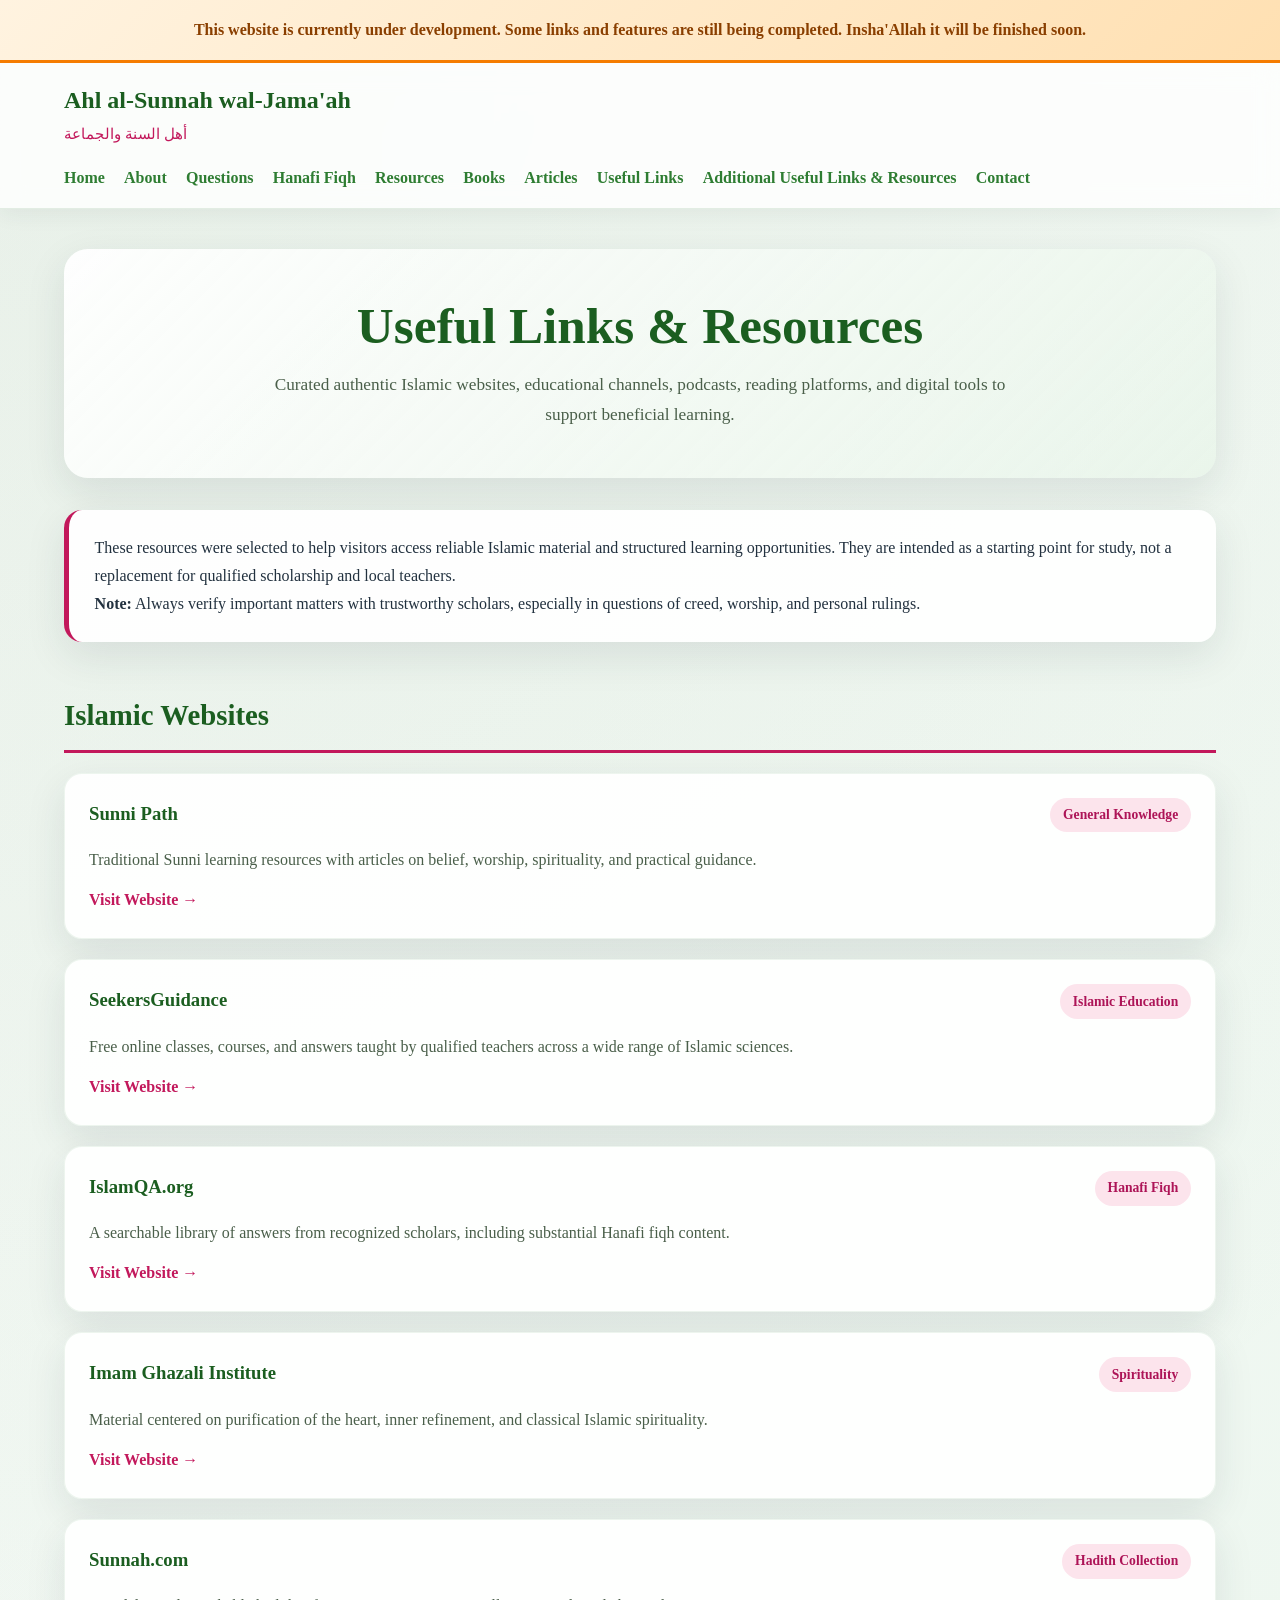
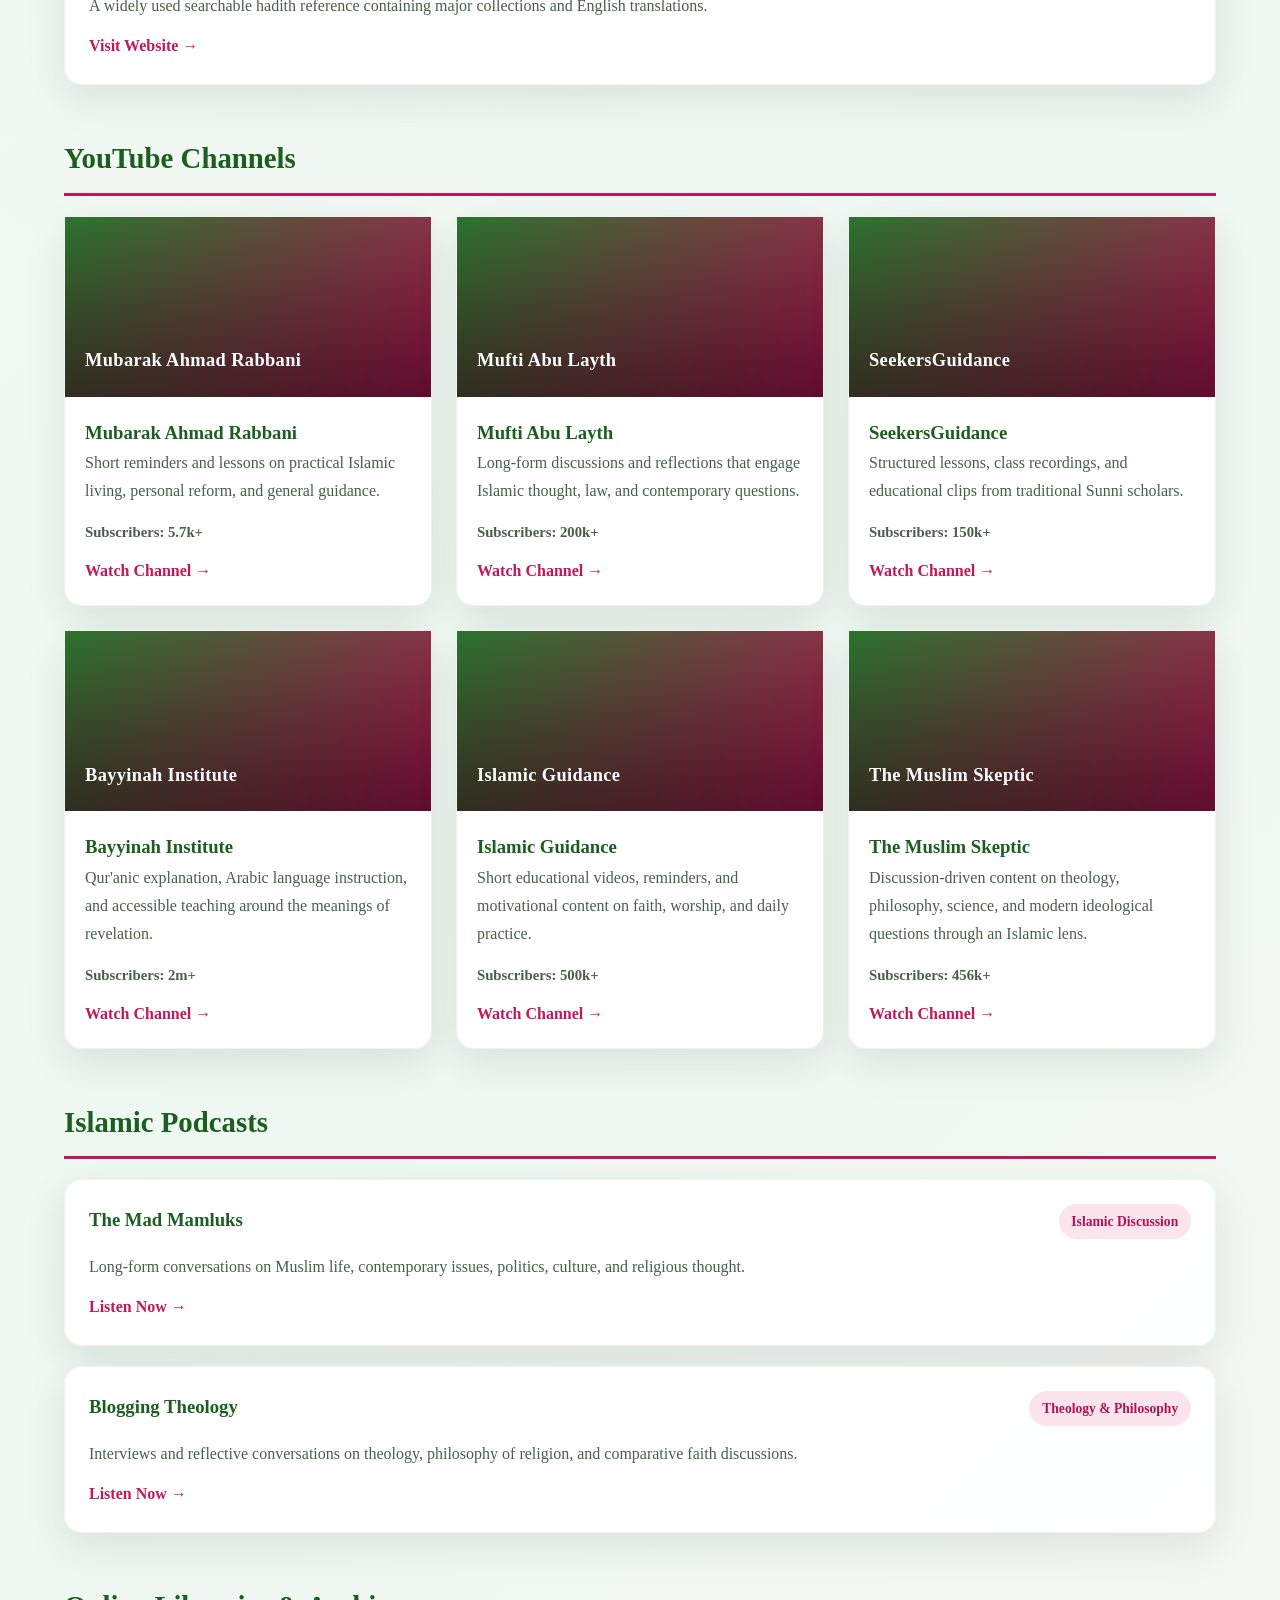
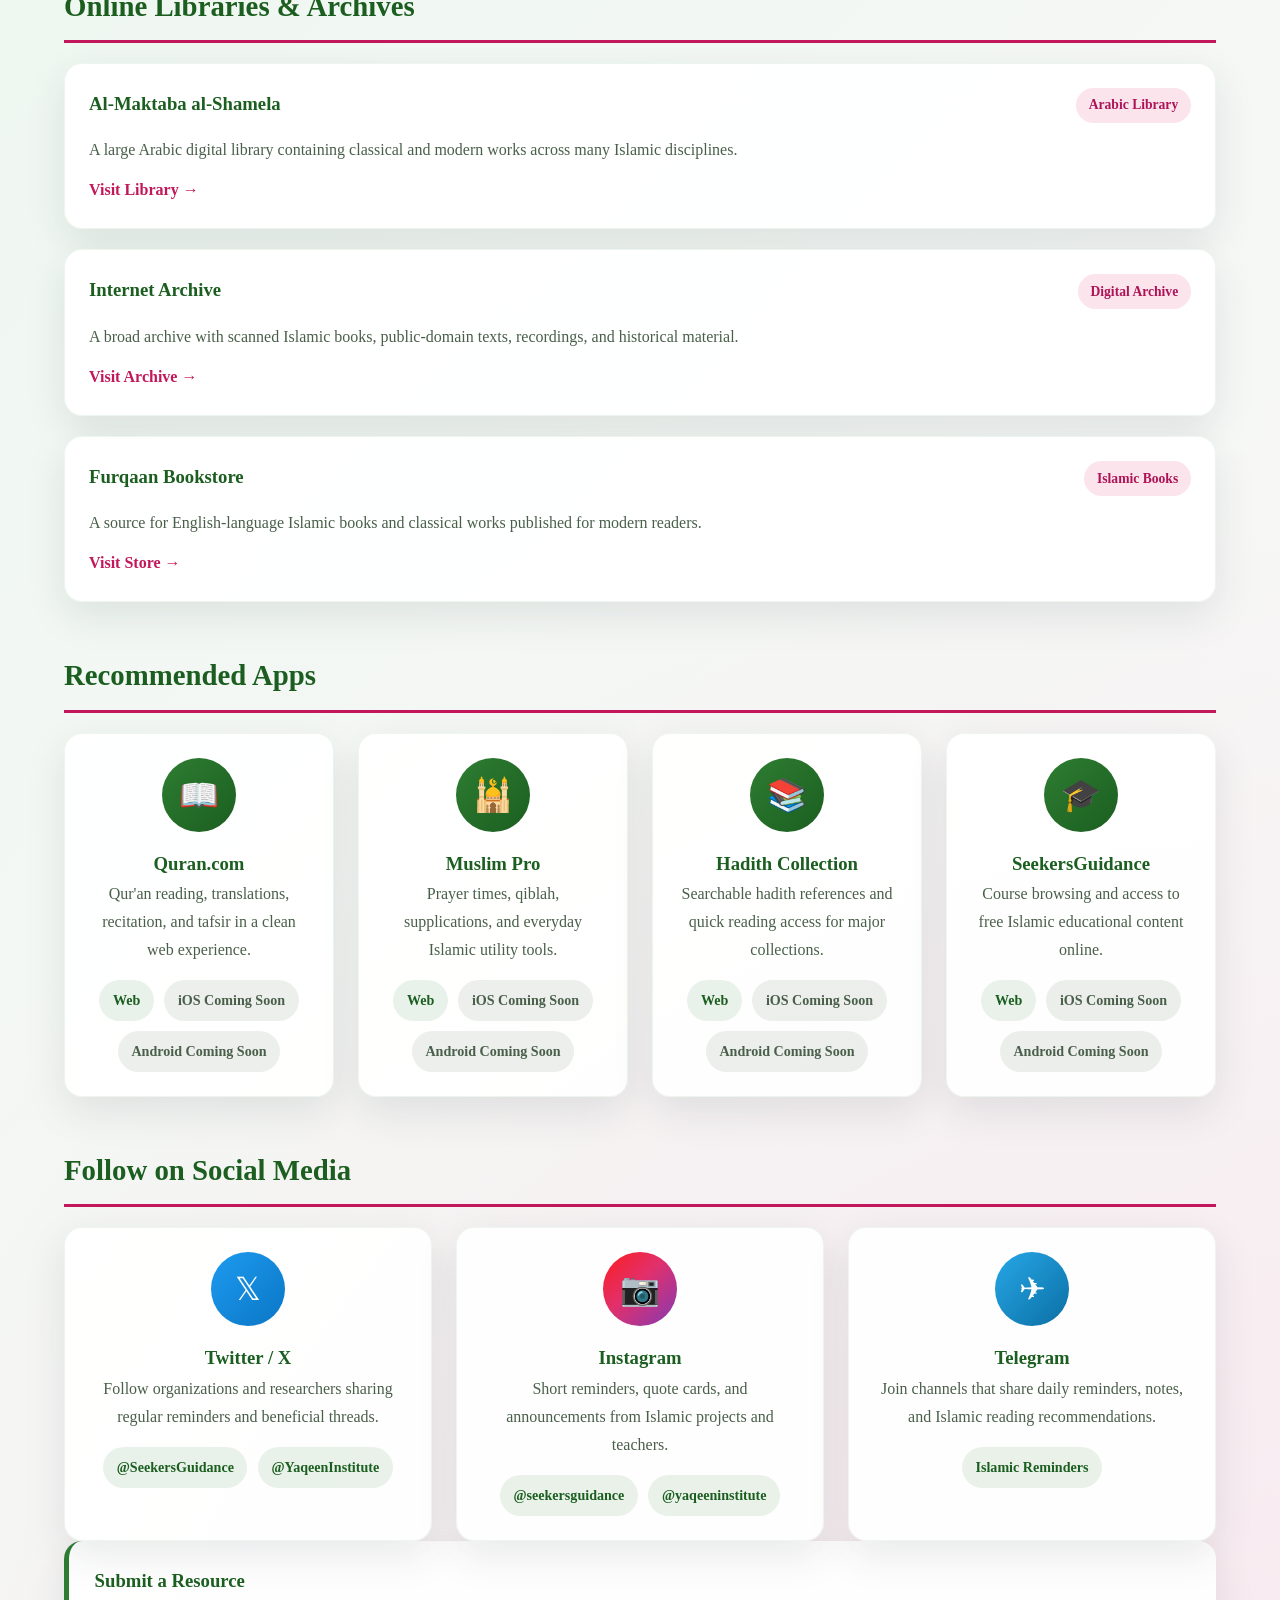
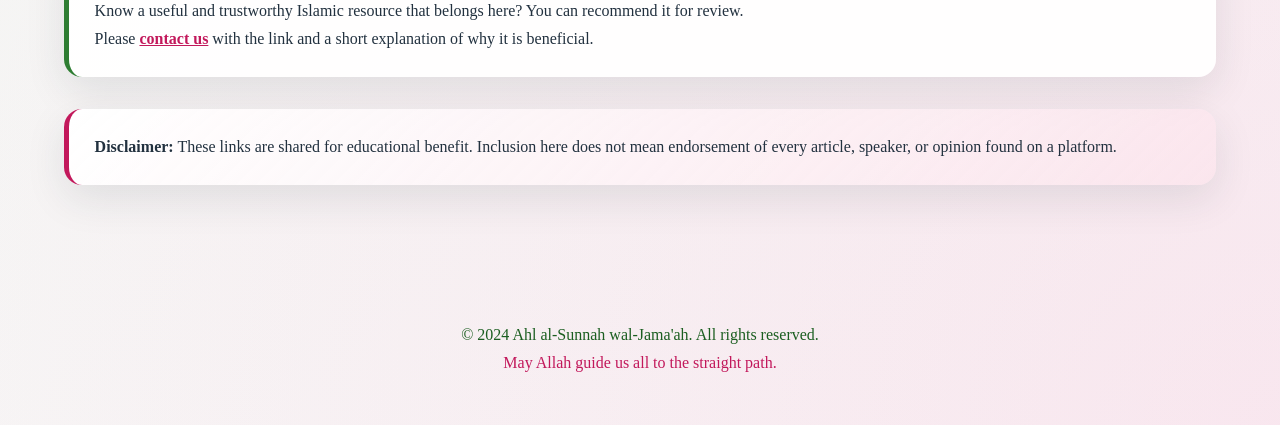
==== additionalResources.html @ 4b7fa015 "fix: resolve YouTube thumbnail and layout issues" ====
<!DOCTYPE html>
<html lang="en">
<head>
    <meta charset="UTF-8">
    <meta name="viewport" content="width=device-width, initial-scale=1.0">
    <title>Useful Links & Resources - Ahl al-Sunnah wal-Jama'ah</title>
    <style>
        :root {
            --green-900: #1b5e20;
            --green-700: #2e7d32;
            --green-100: #e8f5e9;
            --rose-700: #ad1457;
            --rose-600: #c2185b;
            --rose-100: #fce4ec;
            --gold-600: #f57c00;
            --gold-100: #fff3e0;
            --ink-900: #22313f;
            --ink-700: #4a5f4a;
            --paper: rgba(255, 255, 255, 0.92);
            --shadow: 0 14px 40px rgba(34, 49, 63, 0.1);
            --radius: 18px;
        }

        * {
            box-sizing: border-box;
            margin: 0;
            padding: 0;
        }

        body {
            font-family: Georgia, "Times New Roman", serif;
            color: var(--ink-900);
            line-height: 1.75;
            background:
                radial-gradient(circle at top left, rgba(46, 125, 50, 0.08), transparent 35%),
                radial-gradient(circle at bottom right, rgba(194, 24, 91, 0.08), transparent 30%),
                linear-gradient(135deg, #f8faf8 0%, #eef7f0 45%, #fdf8fb 100%);
            overflow-x: hidden;
        }

        a {
            color: inherit;
        }

        .dev-banner {
            position: relative;
            z-index: 20;
            padding: 1rem 1.5rem;
            text-align: center;
            background: linear-gradient(135deg, var(--gold-100), #ffe0b2);
            border-bottom: 3px solid var(--gold-600);
            color: #8a3f00;
            font-weight: 600;
        }

        .noor-container {
            position: fixed;
            inset: 0;
            pointer-events: none;
            overflow: hidden;
            z-index: 0;
        }

        .light-ray {
            position: absolute;
            top: -120px;
            width: 2px;
            height: 120px;
            background: linear-gradient(to bottom, rgba(255, 255, 255, 0), rgba(255, 255, 255, 0.8), rgba(255, 255, 255, 0));
            opacity: 0;
            animation: fallLight 9s linear infinite;
        }

        @keyframes fallLight {
            0% {
                transform: translateY(-120px);
                opacity: 0;
            }
            12% {
                opacity: 1;
            }
            88% {
                opacity: 1;
            }
            100% {
                transform: translateY(110vh);
                opacity: 0;
            }
        }

        header {
            position: sticky;
            top: 0;
            z-index: 15;
            backdrop-filter: blur(12px);
            background: rgba(255, 255, 255, 0.82);
            border-bottom: 1px solid rgba(46, 125, 50, 0.12);
            box-shadow: 0 6px 20px rgba(34, 49, 63, 0.06);
        }

        nav {
            max-width: 1200px;
            margin: 0 auto;
            padding: 1rem 1.5rem;
            display: flex;
            justify-content: space-between;
            align-items: center;
            gap: 1rem 2rem;
            flex-wrap: wrap;
        }

        .logo-section {
            display: flex;
            flex-direction: column;
        }

        .site-title {
            text-decoration: none;
            font-size: 1.5rem;
            font-weight: 700;
            color: var(--green-900);
        }

        .site-subtitle {
            color: var(--rose-600);
            font-size: 0.95rem;
        }

        nav ul {
            list-style: none;
            display: flex;
            flex-wrap: wrap;
            gap: 0.75rem 1.2rem;
            margin: 0;
        }

        nav a {
            text-decoration: none;
            color: var(--green-700);
            font-weight: 600;
        }

        nav a:hover,
        nav a:focus-visible {
            color: var(--rose-600);
        }

        .container {
            position: relative;
            z-index: 1;
            max-width: 1200px;
            margin: 0 auto;
            padding: 2.5rem 1.5rem 4rem;
        }

        .page-header {
            padding: 3rem 2rem;
            margin-bottom: 2rem;
            text-align: center;
            background: linear-gradient(135deg, rgba(255, 255, 255, 0.92), rgba(232, 245, 233, 0.7));
            border-radius: calc(var(--radius) + 6px);
            box-shadow: var(--shadow);
        }

        .page-header h1 {
            margin-bottom: 0.9rem;
            font-size: clamp(2rem, 4vw, 3.2rem);
            line-height: 1.15;
            color: var(--green-900);
        }

        .page-header p {
            max-width: 760px;
            margin: 0 auto;
            color: var(--ink-700);
            font-size: 1.08rem;
        }

        .intro-text,
        .highlight-box,
        .warning-box {
            margin-bottom: 2rem;
            padding: 1.5rem 1.6rem;
            border-radius: var(--radius);
            background: var(--paper);
            box-shadow: var(--shadow);
        }

        .intro-text {
            border-left: 5px solid var(--rose-600);
        }

        .highlight-box {
            border-left: 5px solid var(--green-700);
        }

        .warning-box {
            border-left: 5px solid var(--rose-600);
            background: linear-gradient(135deg, rgba(255, 255, 255, 0.95), rgba(252, 228, 236, 0.7));
        }

        .intro-text p:last-child,
        .highlight-box p:last-child,
        .warning-box p:last-child {
            margin-bottom: 0;
        }

        .category-section {
            margin-top: 3rem;
        }

        .category-title {
            margin-bottom: 1.25rem;
            padding-bottom: 0.55rem;
            border-bottom: 3px solid var(--rose-600);
            color: var(--green-900);
            font-size: 1.8rem;
        }

        .link-card,
        .video-card,
        .app-card,
        .social-card {
            background: var(--paper);
            border: 1px solid rgba(46, 125, 50, 0.08);
            border-radius: var(--radius);
            box-shadow: var(--shadow);
            transition: transform 0.25s ease, box-shadow 0.25s ease;
        }

        .link-card:hover,
        .video-card:hover,
        .app-card:hover,
        .social-card:hover {
            transform: translateY(-4px);
            box-shadow: 0 18px 42px rgba(34, 49, 63, 0.14);
        }

        .link-card {
            padding: 1.5rem;
            margin-bottom: 1.25rem;
        }

        .link-header {
            display: flex;
            justify-content: space-between;
            align-items: flex-start;
            gap: 1rem;
            flex-wrap: wrap;
            margin-bottom: 0.85rem;
        }

        .link-header h3,
        .video-info h3,
        .app-card h3,
        .social-card h3,
        .highlight-box h3 {
            color: var(--green-900);
        }

        .link-category {
            padding: 0.35rem 0.8rem;
            border-radius: 999px;
            background: var(--rose-100);
            color: var(--rose-700);
            font-size: 0.85rem;
            font-weight: 700;
            white-space: nowrap;
        }

        .link-description,
        .channel-desc,
        .app-card p,
        .social-card p {
            color: var(--ink-700);
        }

        .external-link {
            display: inline-block;
            margin-top: 0.75rem;
            color: var(--rose-600);
            font-weight: 700;
            text-decoration: none;
        }

        .external-link:hover,
        .external-link:focus-visible {
            color: var(--rose-700);
        }

        .video-grid,
        .app-grid,
        .social-grid {
            display: grid;
            gap: 1.5rem;
        }

        .video-grid {
            grid-template-columns: repeat(auto-fit, minmax(280px, 1fr));
        }

        .app-grid {
            grid-template-columns: repeat(auto-fit, minmax(230px, 1fr));
        }

        .social-grid {
            grid-template-columns: repeat(auto-fit, minmax(260px, 1fr));
        }

        .video-thumbnail {
            min-height: 180px;
            padding: 1.25rem;
            display: flex;
            align-items: flex-end;
            background:
                linear-gradient(180deg, rgba(0, 0, 0, 0.08), rgba(0, 0, 0, 0.5)),
                linear-gradient(135deg, var(--green-700), var(--rose-600));
            color: #fff;
            font-size: 1.15rem;
            font-weight: 700;
            letter-spacing: 0.02em;
        }

        .video-info {
            padding: 1.25rem;
        }

        .channel-stats {
            margin-top: 0.9rem;
            color: var(--ink-700);
            font-size: 0.92rem;
            font-weight: 600;
        }

        .app-card,
        .social-card {
            padding: 1.5rem;
            text-align: center;
        }

        .app-icon,
        .social-icon {
            width: 74px;
            height: 74px;
            margin: 0 auto 1rem;
            display: grid;
            place-items: center;
            border-radius: 50%;
            font-size: 2rem;
            color: white;
        }

        .app-icon {
            background: linear-gradient(135deg, var(--green-700), var(--green-900));
        }

        .social-icon.twitter {
            background: linear-gradient(135deg, #1d9bf0, #0b76c5);
        }

        .social-icon.instagram {
            background: linear-gradient(135deg, #fd1d1d, #e1306c 45%, #833ab4);
        }

        .social-icon.telegram {
            background: linear-gradient(135deg, #27a7e7, #0b6fa4);
        }

        .app-links,
        .social-accounts {
            display: flex;
            justify-content: center;
            align-items: center;
            gap: 0.65rem;
            flex-wrap: wrap;
            margin-top: 1rem;
        }

        .app-links a,
        .social-accounts a,
        .coming-soon {
            padding: 0.5rem 0.85rem;
            border-radius: 999px;
            text-decoration: none;
            font-size: 0.88rem;
            font-weight: 700;
        }

        .app-links a,
        .social-accounts a {
            color: var(--green-900);
            background: rgba(46, 125, 50, 0.1);
        }

        .app-links a:hover,
        .social-accounts a:hover,
        .app-links a:focus-visible,
        .social-accounts a:focus-visible {
            background: rgba(194, 24, 91, 0.12);
            color: var(--rose-700);
        }

        .coming-soon {
            background: rgba(74, 95, 74, 0.1);
            color: var(--ink-700);
            cursor: default;
        }

        footer {
            position: relative;
            z-index: 1;
            padding: 2.5rem 1.5rem 3rem;
            text-align: center;
            color: var(--green-900);
        }

        footer p:last-child {
            color: var(--rose-600);
        }

        @media (max-width: 768px) {
            nav {
                align-items: flex-start;
            }

            .page-header,
            .intro-text,
            .highlight-box,
            .warning-box,
            .link-card,
            .app-card,
            .social-card {
                padding: 1.2rem;
            }

            .video-thumbnail {
                min-height: 160px;
            }
        }
    </style>
</head>
<body>
    <div class="dev-banner">
        This website is currently under development. Some links and features are still being completed. Insha'Allah it will be finished soon.
    </div>

    <div class="noor-container" aria-hidden="true"></div>

    <header>
        <nav>
            <div class="logo-section">
                <a href="index.html" class="site-title">Ahl al-Sunnah wal-Jama'ah</a>
                <span class="site-subtitle">أهل السنة والجماعة</span>
            </div>

            <ul>
                <li><a href="index.html">Home</a></li>
                <li><a href="about.html">About</a></li>
                <li><a href="questions.html">Questions</a></li>
                <li><a href="hanafi.html">Hanafi Fiqh</a></li>
                <li><a href="resources.html">Resources</a></li>
                <li><a href="books.html">Books</a></li>
                <li><a href="articles.html">Articles</a></li>
                <li><a href="links.html">Useful Links</a></li>
                <li><a href="additionalResources.html">Additional Useful Links & Resources</a></li>
                <li><a href="contact.html">Contact</a></li>
            </ul>
        </nav>
    </header>

    <main class="container">
        <section class="page-header">
            <h1>Useful Links & Resources</h1>
            <p>Curated authentic Islamic websites, educational channels, podcasts, reading platforms, and digital tools to support beneficial learning.</p>
        </section>

        <section class="intro-text">
            <p>These resources were selected to help visitors access reliable Islamic material and structured learning opportunities. They are intended as a starting point for study, not a replacement for qualified scholarship and local teachers.</p>
            <p><strong>Note:</strong> Always verify important matters with trustworthy scholars, especially in questions of creed, worship, and personal rulings.</p>
        </section>

        <section class="category-section">
            <h2 class="category-title">Islamic Websites</h2>

            <article class="link-card">
                <div class="link-header">
                    <h3>Sunni Path</h3>
                    <span class="link-category">General Knowledge</span>
                </div>
                <p class="link-description">Traditional Sunni learning resources with articles on belief, worship, spirituality, and practical guidance.</p>
                <a href="https://www.sunnipath.com" target="_blank" rel="noopener noreferrer" class="external-link">Visit Website →</a>
            </article>

            <article class="link-card">
                <div class="link-header">
                    <h3>SeekersGuidance</h3>
                    <span class="link-category">Islamic Education</span>
                </div>
                <p class="link-description">Free online classes, courses, and answers taught by qualified teachers across a wide range of Islamic sciences.</p>
                <a href="https://seekersguidance.org" target="_blank" rel="noopener noreferrer" class="external-link">Visit Website →</a>
            </article>

            <article class="link-card">
                <div class="link-header">
                    <h3>IslamQA.org</h3>
                    <span class="link-category">Hanafi Fiqh</span>
                </div>
                <p class="link-description">A searchable library of answers from recognized scholars, including substantial Hanafi fiqh content.</p>
                <a href="https://islamqa.org" target="_blank" rel="noopener noreferrer" class="external-link">Visit Website →</a>
            </article>

            <article class="link-card">
                <div class="link-header">
                    <h3>Imam Ghazali Institute</h3>
                    <span class="link-category">Spirituality</span>
                </div>
                <p class="link-description">Material centered on purification of the heart, inner refinement, and classical Islamic spirituality.</p>
                <a href="https://www.ghazali.org" target="_blank" rel="noopener noreferrer" class="external-link">Visit Website →</a>
            </article>

            <article class="link-card">
                <div class="link-header">
                    <h3>Sunnah.com</h3>
                    <span class="link-category">Hadith Collection</span>
                </div>
                <p class="link-description">A widely used searchable hadith reference containing major collections and English translations.</p>
                <a href="https://sunnah.com" target="_blank" rel="noopener noreferrer" class="external-link">Visit Website →</a>
            </article>
        </section>

        <section class="category-section">
            <h2 class="category-title">YouTube Channels</h2>

            <div class="video-grid">
                <article class="video-card">
                    <div class="video-thumbnail">Mubarak Ahmad Rabbani</div>
                    <div class="video-info">
                        <h3>Mubarak Ahmad Rabbani</h3>
                        <p class="channel-desc">Short reminders and lessons on practical Islamic living, personal reform, and general guidance.</p>
                        <div class="channel-stats">Subscribers: 5.7k+</div>
                        <a href="https://www.youtube.com/@MUBARAKAHMADRABANI" target="_blank" rel="noopener noreferrer" class="external-link">Watch Channel →</a>
                    </div>
                </article>

                <article class="video-card">
                    <div class="video-thumbnail">Mufti Abu Layth</div>
                    <div class="video-info">
                        <h3>Mufti Abu Layth</h3>
                        <p class="channel-desc">Long-form discussions and reflections that engage Islamic thought, law, and contemporary questions.</p>
                        <div class="channel-stats">Subscribers: 200k+</div>
                        <a href="https://www.youtube.com/@MuftiAbuLayth" target="_blank" rel="noopener noreferrer" class="external-link">Watch Channel →</a>
                    </div>
                </article>

                <article class="video-card">
                    <div class="video-thumbnail">SeekersGuidance</div>
                    <div class="video-info">
                        <h3>SeekersGuidance</h3>
                        <p class="channel-desc">Structured lessons, class recordings, and educational clips from traditional Sunni scholars.</p>
                        <div class="channel-stats">Subscribers: 150k+</div>
                        <a href="https://www.youtube.com/@seekersguidance" target="_blank" rel="noopener noreferrer" class="external-link">Watch Channel →</a>
                    </div>
                </article>

                <article class="video-card">
                    <div class="video-thumbnail">Bayyinah Institute</div>
                    <div class="video-info">
                        <h3>Bayyinah Institute</h3>
                        <p class="channel-desc">Qur'anic explanation, Arabic language instruction, and accessible teaching around the meanings of revelation.</p>
                        <div class="channel-stats">Subscribers: 2m+</div>
                        <a href="https://www.youtube.com/@bayyinahinstitute" target="_blank" rel="noopener noreferrer" class="external-link">Watch Channel →</a>
                    </div>
                </article>

                <article class="video-card">
                    <div class="video-thumbnail">Islamic Guidance</div>
                    <div class="video-info">
                        <h3>Islamic Guidance</h3>
                        <p class="channel-desc">Short educational videos, reminders, and motivational content on faith, worship, and daily practice.</p>
                        <div class="channel-stats">Subscribers: 500k+</div>
                        <a href="https://www.youtube.com/@IslamicGuidance" target="_blank" rel="noopener noreferrer" class="external-link">Watch Channel →</a>
                    </div>
                </article>

                <article class="video-card">
                    <div class="video-thumbnail">The Muslim Skeptic</div>
                    <div class="video-info">
                        <h3>The Muslim Skeptic</h3>
                        <p class="channel-desc">Discussion-driven content on theology, philosophy, science, and modern ideological questions through an Islamic lens.</p>
                        <div class="channel-stats">Subscribers: 456k+</div>
                        <a href="https://www.youtube.com/@MuslimSkeptic" target="_blank" rel="noopener noreferrer" class="external-link">Watch Channel →</a>
                    </div>
                </article>
            </div>
        </section>

        <section class="category-section">
            <h2 class="category-title">Islamic Podcasts</h2>

            <article class="link-card">
                <div class="link-header">
                    <h3>The Mad Mamluks</h3>
                    <span class="link-category">Islamic Discussion</span>
                </div>
                <p class="link-description">Long-form conversations on Muslim life, contemporary issues, politics, culture, and religious thought.</p>
                <a href="https://www.youtube.com/@TheMadMamluks" target="_blank" rel="noopener noreferrer" class="external-link">Listen Now →</a>
            </article>

            <article class="link-card">
                <div class="link-header">
                    <h3>Blogging Theology</h3>
                    <span class="link-category">Theology & Philosophy</span>
                </div>
                <p class="link-description">Interviews and reflective conversations on theology, philosophy of religion, and comparative faith discussions.</p>
                <a href="https://www.youtube.com/@BloggingTheology" target="_blank" rel="noopener noreferrer" class="external-link">Listen Now →</a>
            </article>
        </section>

        <section class="category-section">
            <h2 class="category-title">Online Libraries & Archives</h2>

            <article class="link-card">
                <div class="link-header">
                    <h3>Al-Maktaba al-Shamela</h3>
                    <span class="link-category">Arabic Library</span>
                </div>
                <p class="link-description">A large Arabic digital library containing classical and modern works across many Islamic disciplines.</p>
                <a href="https://shamela.ws" target="_blank" rel="noopener noreferrer" class="external-link">Visit Library →</a>
            </article>

            <article class="link-card">
                <div class="link-header">
                    <h3>Internet Archive</h3>
                    <span class="link-category">Digital Archive</span>
                </div>
                <p class="link-description">A broad archive with scanned Islamic books, public-domain texts, recordings, and historical material.</p>
                <a href="https://archive.org/details/texts" target="_blank" rel="noopener noreferrer" class="external-link">Visit Archive →</a>
            </article>

            <article class="link-card">
                <div class="link-header">
                    <h3>Furqaan Bookstore</h3>
                    <span class="link-category">Islamic Books</span>
                </div>
                <p class="link-description">A source for English-language Islamic books and classical works published for modern readers.</p>
                <a href="https://www.furqaanbookstore.com" target="_blank" rel="noopener noreferrer" class="external-link">Visit Store →</a>
            </article>
        </section>

        <section class="category-section">
            <h2 class="category-title">Recommended Apps</h2>

            <div class="app-grid">
                <article class="app-card">
                    <div class="app-icon">📖</div>
                    <h3>Quran.com</h3>
                    <p>Qur'an reading, translations, recitation, and tafsir in a clean web experience.</p>
                    <div class="app-links">
                        <a href="https://quran.com" target="_blank" rel="noopener noreferrer">Web</a>
                        <span class="coming-soon">iOS Coming Soon</span>
                        <span class="coming-soon">Android Coming Soon</span>
                    </div>
                </article>

                <article class="app-card">
                    <div class="app-icon">🕌</div>
                    <h3>Muslim Pro</h3>
                    <p>Prayer times, qiblah, supplications, and everyday Islamic utility tools.</p>
                    <div class="app-links">
                        <a href="https://www.muslimpro.com" target="_blank" rel="noopener noreferrer">Web</a>
                        <span class="coming-soon">iOS Coming Soon</span>
                        <span class="coming-soon">Android Coming Soon</span>
                    </div>
                </article>

                <article class="app-card">
                    <div class="app-icon">📚</div>
                    <h3>Hadith Collection</h3>
                    <p>Searchable hadith references and quick reading access for major collections.</p>
                    <div class="app-links">
                        <a href="https://sunnah.com" target="_blank" rel="noopener noreferrer">Web</a>
                        <span class="coming-soon">iOS Coming Soon</span>
                        <span class="coming-soon">Android Coming Soon</span>
                    </div>
                </article>

                <article class="app-card">
                    <div class="app-icon">🎓</div>
                    <h3>SeekersGuidance</h3>
                    <p>Course browsing and access to free Islamic educational content online.</p>
                    <div class="app-links">
                        <a href="https://seekersguidance.org" target="_blank" rel="noopener noreferrer">Web</a>
                        <span class="coming-soon">iOS Coming Soon</span>
                        <span class="coming-soon">Android Coming Soon</span>
                    </div>
                </article>
            </div>
        </section>

        <section class="category-section">
            <h2 class="category-title">Follow on Social Media</h2>

            <div class="social-grid">
                <article class="social-card">
                    <div class="social-icon twitter">𝕏</div>
                    <h3>Twitter / X</h3>
                    <p>Follow organizations and researchers sharing regular reminders and beneficial threads.</p>
                    <div class="social-accounts">
                        <a href="https://twitter.com/SeekersGuidance" target="_blank" rel="noopener noreferrer">@SeekersGuidance</a>
                        <a href="https://twitter.com/YaqeenInstitute" target="_blank" rel="noopener noreferrer">@YaqeenInstitute</a>
                    </div>
                </article>

                <article class="social-card">
                    <div class="social-icon instagram">📷</div>
                    <h3>Instagram</h3>
                    <p>Short reminders, quote cards, and announcements from Islamic projects and teachers.</p>
                    <div class="social-accounts">
                        <a href="https://instagram.com/seekersguidance" target="_blank" rel="noopener noreferrer">@seekersguidance</a>
                        <a href="https://instagram.com/yaqeeninstitute" target="_blank" rel="noopener noreferrer">@yaqeeninstitute</a>
                    </div>
                </article>

                <article class="social-card">
                    <div class="social-icon telegram">✈</div>
                    <h3>Telegram</h3>
                    <p>Join channels that share daily reminders, notes, and Islamic reading recommendations.</p>
                    <div class="social-accounts">
                        <a href="https://t.me/islamicreminders" target="_blank" rel="noopener noreferrer">Islamic Reminders</a>
                    </div>
                </article>
            </div>
        </section>

        <section class="highlight-box">
            <h3>Submit a Resource</h3>
            <p>Know a useful and trustworthy Islamic resource that belongs here? You can recommend it for review.</p>
            <p>Please <a href="contact.html" style="color:#c2185b;font-weight:700;">contact us</a> with the link and a short explanation of why it is beneficial.</p>
        </section>

        <section class="warning-box">
            <p><strong>Disclaimer:</strong> These links are shared for educational benefit. Inclusion here does not mean endorsement of every article, speaker, or opinion found on a platform.</p>
        </section>
    </main>

    <footer>
        <p>&copy; 2024 Ahl al-Sunnah wal-Jama'ah. All rights reserved.</p>
        <p>May Allah guide us all to the straight path.</p>
    </footer>

    <script>
        const noorContainer = document.querySelector(".noor-container");

        if (noorContainer) {
            for (let i = 0; i < 15; i++) {
                const ray = document.createElement("div");
                ray.className = "light-ray";
                ray.style.left = Math.random() * 100 + "%";
                ray.style.animationDelay = Math.random() * 8 + "s";
                noorContainer.appendChild(ray);
            }
        }
    </script>
</body>
</html>
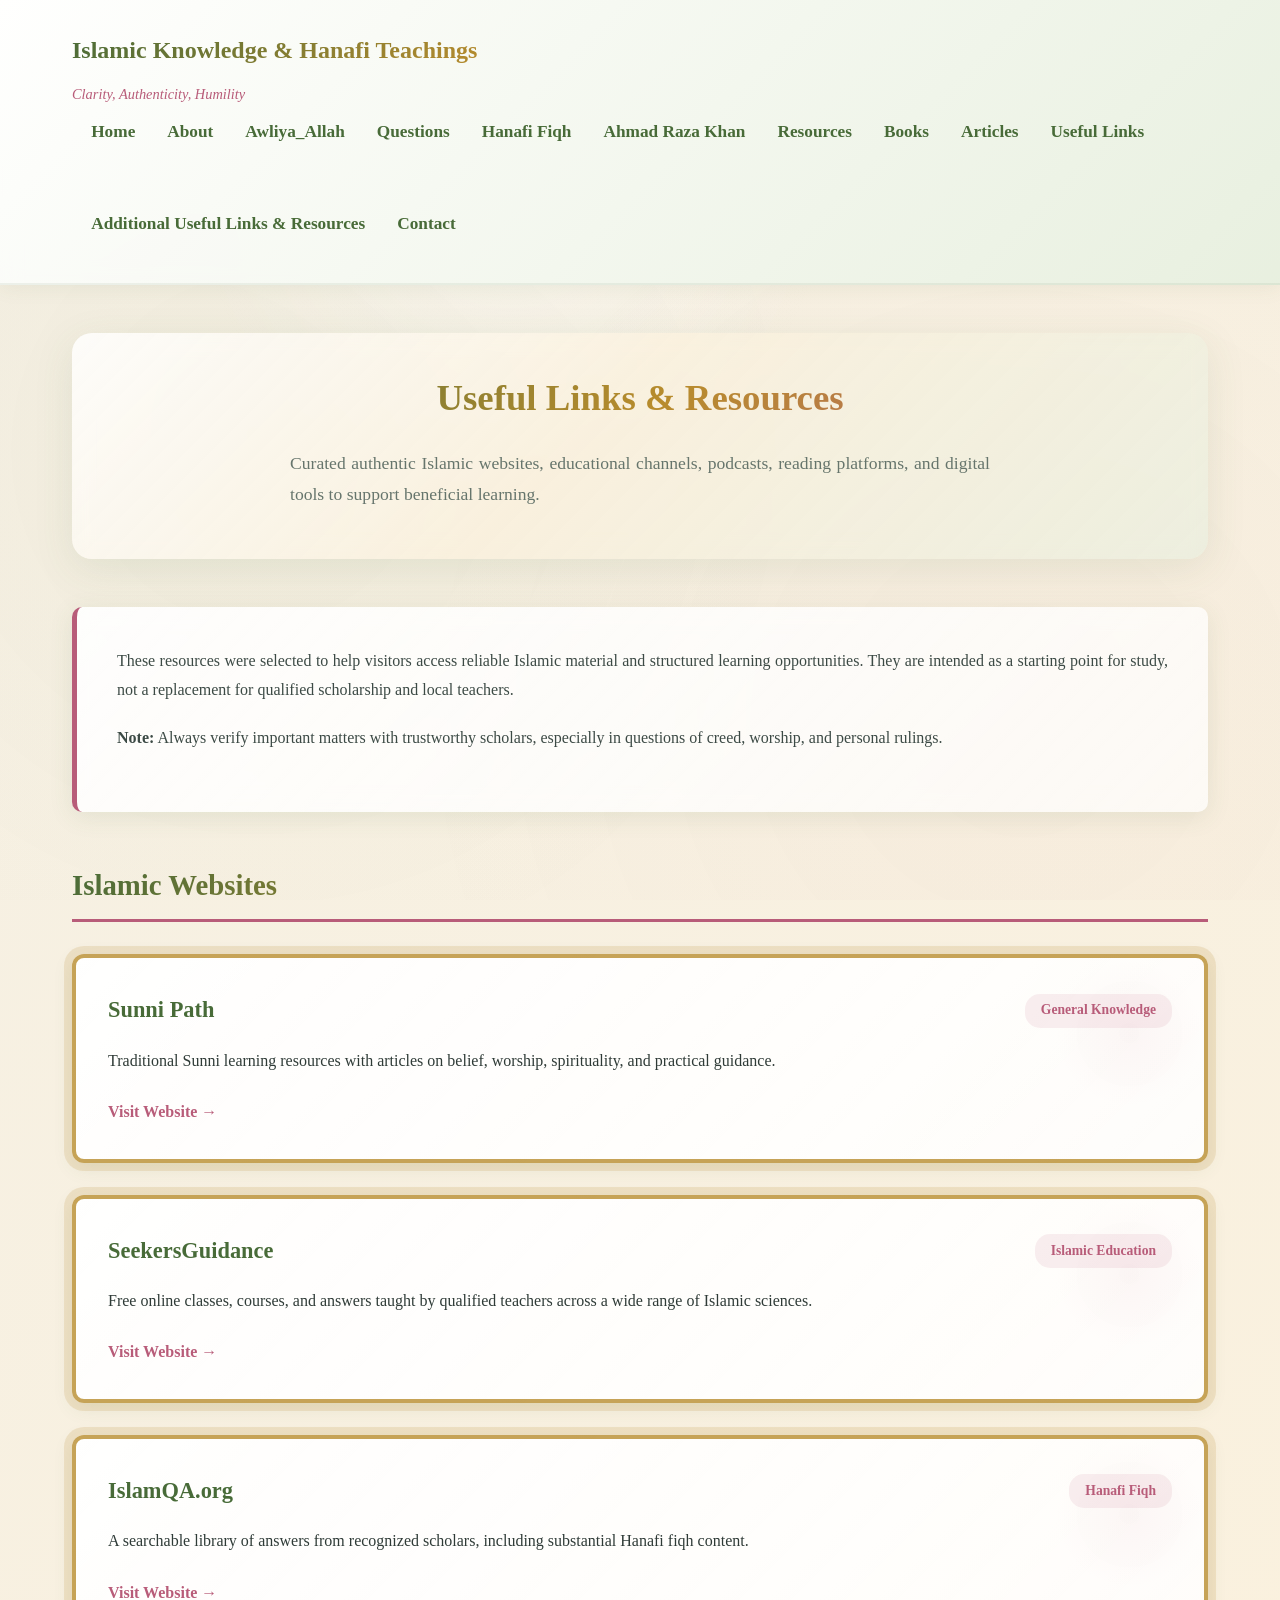
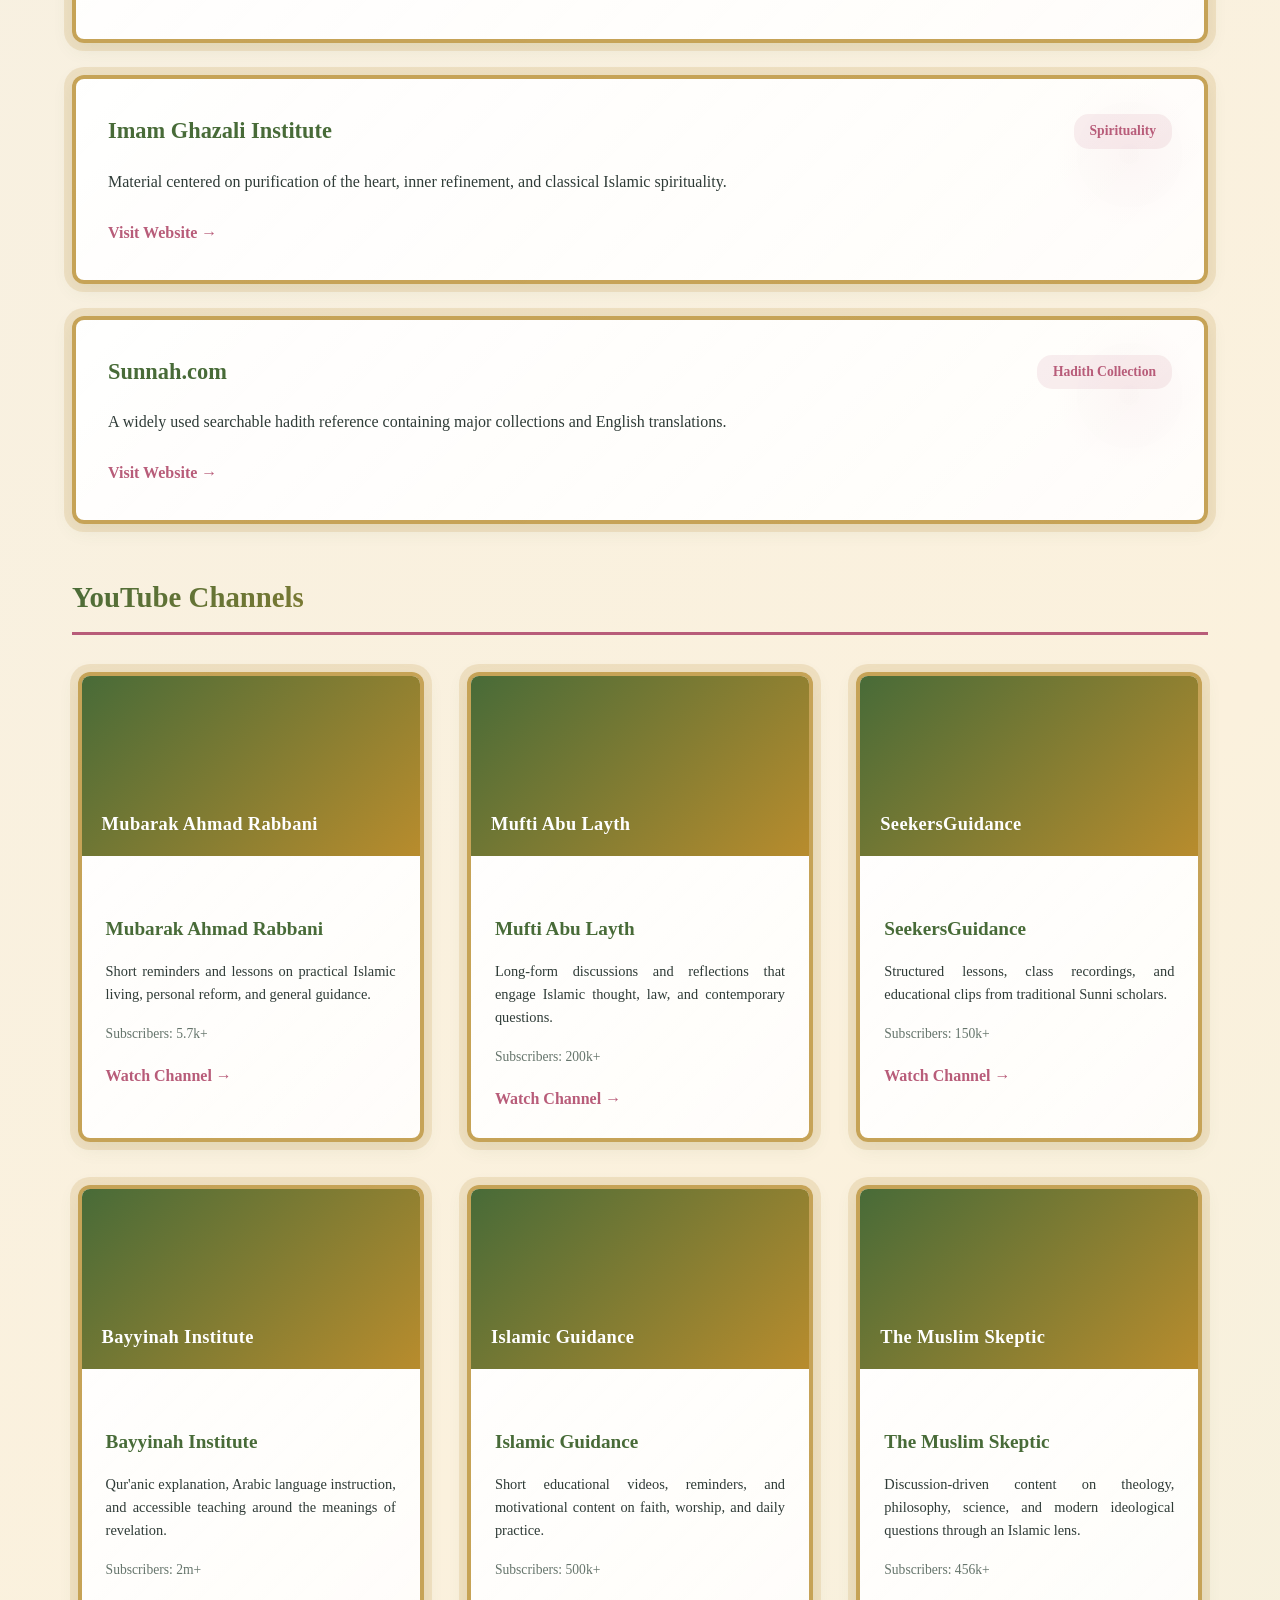
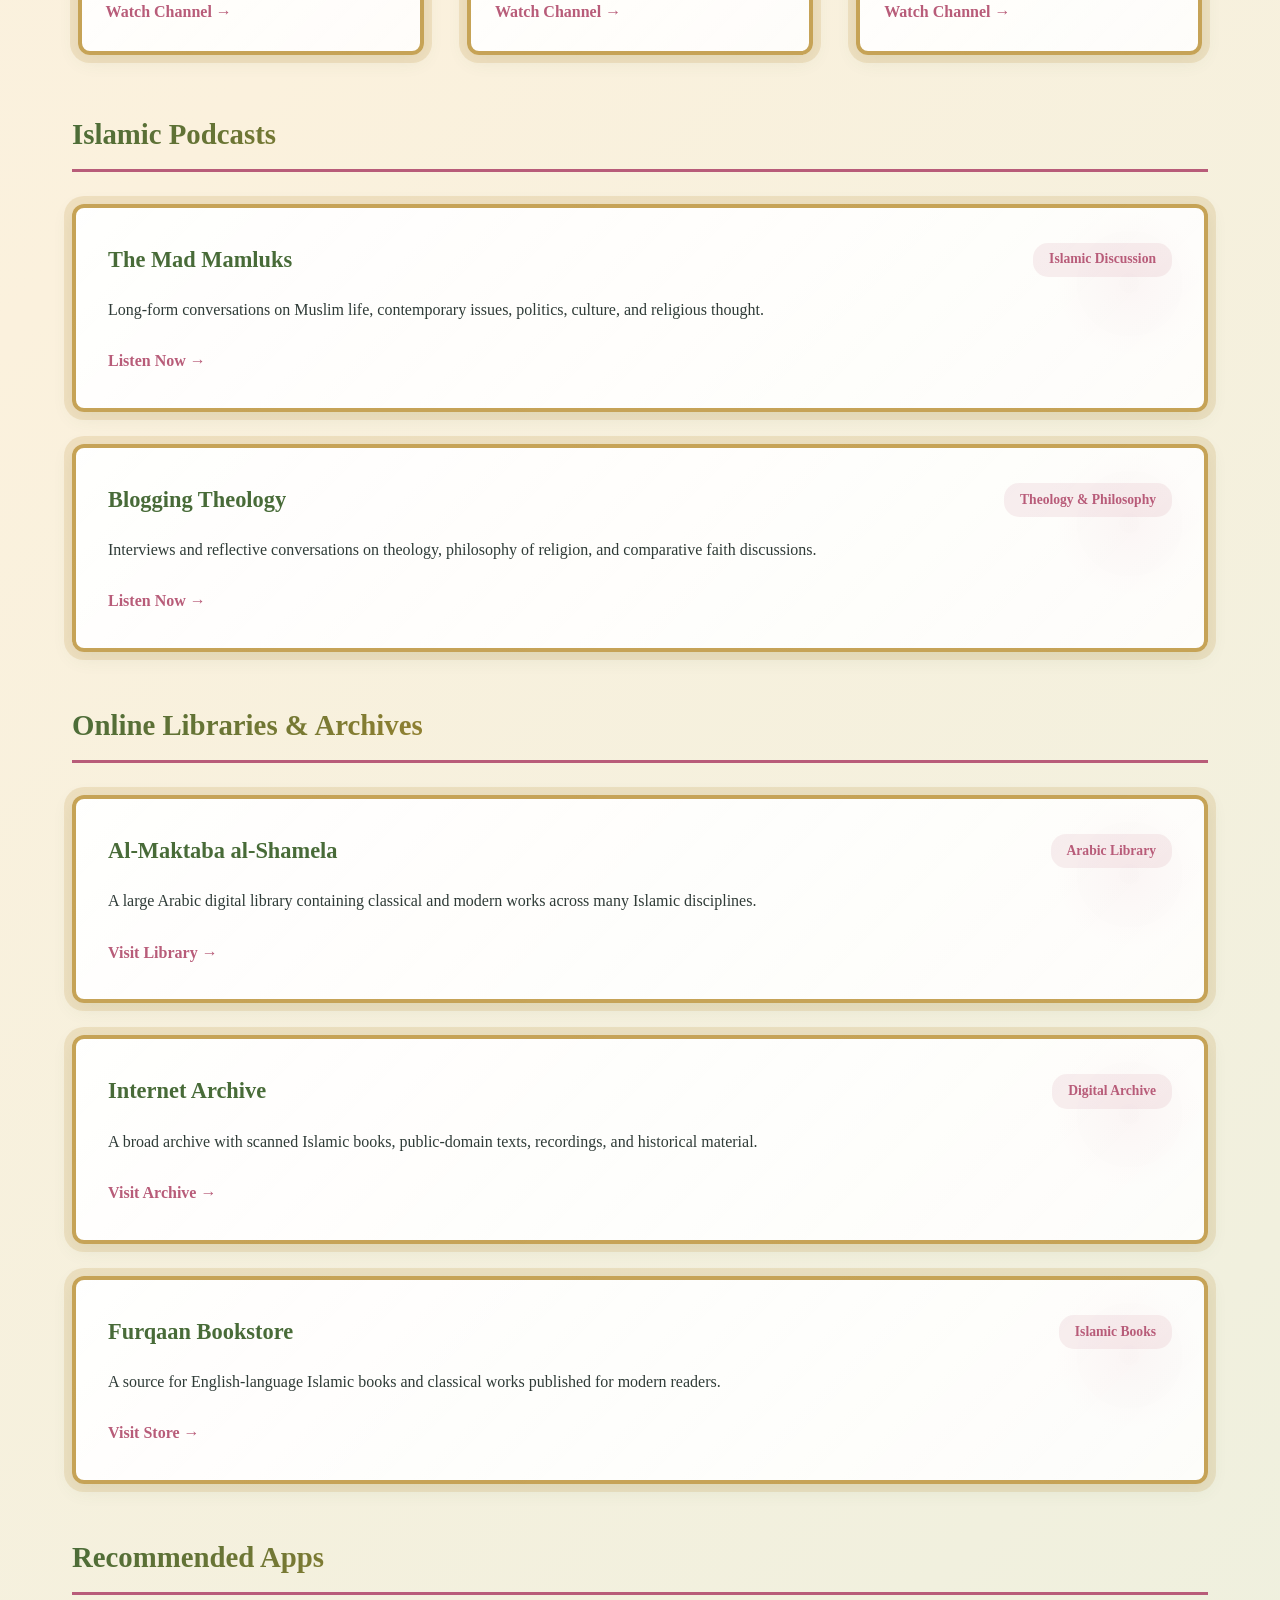
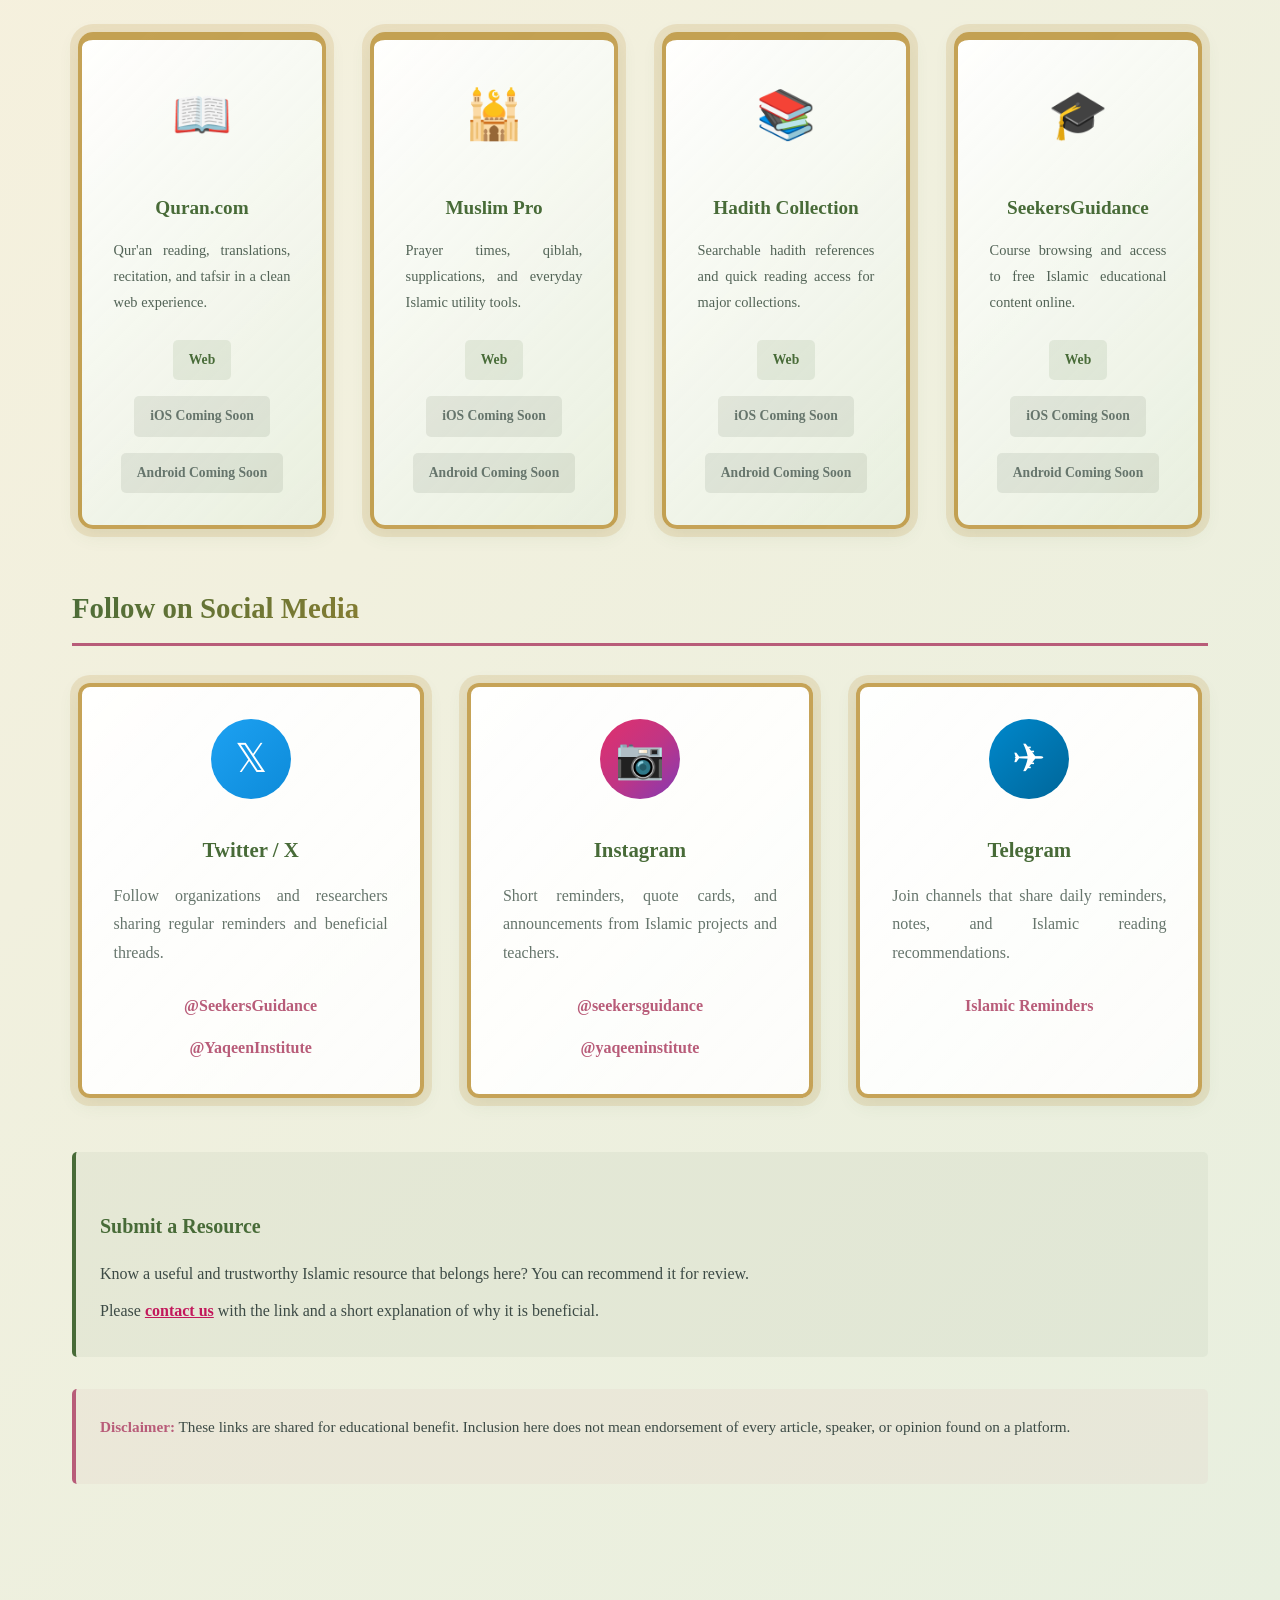
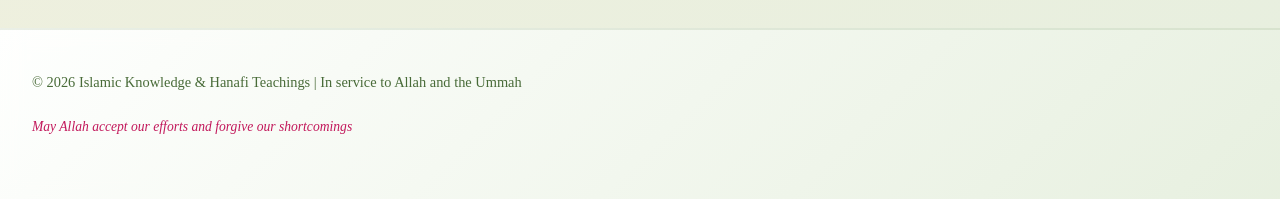
==== commit 7964037b: "Refactored the site to use shared CSS/JS across all pages, removed leftover page-specific styling ov" ====
--- a/additionalResources.html
+++ b/additionalResources.html
@@ -4,460 +4,29 @@
     <meta charset="UTF-8">
     <meta name="viewport" content="width=device-width, initial-scale=1.0">
     <title>Useful Links & Resources - Ahl al-Sunnah wal-Jama'ah</title>
-    <style>
-        :root {
-            --green-900: #1b5e20;
-            --green-700: #2e7d32;
-            --green-100: #e8f5e9;
-            --rose-700: #ad1457;
-            --rose-600: #c2185b;
-            --rose-100: #fce4ec;
-            --gold-600: #f57c00;
-            --gold-100: #fff3e0;
-            --ink-900: #22313f;
-            --ink-700: #4a5f4a;
-            --paper: rgba(255, 255, 255, 0.92);
-            --shadow: 0 14px 40px rgba(34, 49, 63, 0.1);
-            --radius: 18px;
-        }
-
-        * {
-            box-sizing: border-box;
-            margin: 0;
-            padding: 0;
-        }
-
-        body {
-            font-family: Georgia, "Times New Roman", serif;
-            color: var(--ink-900);
-            line-height: 1.75;
-            background:
-                radial-gradient(circle at top left, rgba(46, 125, 50, 0.08), transparent 35%),
-                radial-gradient(circle at bottom right, rgba(194, 24, 91, 0.08), transparent 30%),
-                linear-gradient(135deg, #f8faf8 0%, #eef7f0 45%, #fdf8fb 100%);
-            overflow-x: hidden;
-        }
-
-        a {
-            color: inherit;
-        }
-
-        .dev-banner {
-            position: relative;
-            z-index: 20;
-            padding: 1rem 1.5rem;
-            text-align: center;
-            background: linear-gradient(135deg, var(--gold-100), #ffe0b2);
-            border-bottom: 3px solid var(--gold-600);
-            color: #8a3f00;
-            font-weight: 600;
-        }
-
-        .noor-container {
-            position: fixed;
-            inset: 0;
-            pointer-events: none;
-            overflow: hidden;
-            z-index: 0;
-        }
-
-        .light-ray {
-            position: absolute;
-            top: -120px;
-            width: 2px;
-            height: 120px;
-            background: linear-gradient(to bottom, rgba(255, 255, 255, 0), rgba(255, 255, 255, 0.8), rgba(255, 255, 255, 0));
-            opacity: 0;
-            animation: fallLight 9s linear infinite;
-        }
-
-        @keyframes fallLight {
-            0% {
-                transform: translateY(-120px);
-                opacity: 0;
-            }
-            12% {
-                opacity: 1;
-            }
-            88% {
-                opacity: 1;
-            }
-            100% {
-                transform: translateY(110vh);
-                opacity: 0;
-            }
-        }
-
-        header {
-            position: sticky;
-            top: 0;
-            z-index: 15;
-            backdrop-filter: blur(12px);
-            background: rgba(255, 255, 255, 0.82);
-            border-bottom: 1px solid rgba(46, 125, 50, 0.12);
-            box-shadow: 0 6px 20px rgba(34, 49, 63, 0.06);
-        }
-
-        nav {
-            max-width: 1200px;
-            margin: 0 auto;
-            padding: 1rem 1.5rem;
-            display: flex;
-            justify-content: space-between;
-            align-items: center;
-            gap: 1rem 2rem;
-            flex-wrap: wrap;
-        }
-
-        .logo-section {
-            display: flex;
-            flex-direction: column;
-        }
-
-        .site-title {
-            text-decoration: none;
-            font-size: 1.5rem;
-            font-weight: 700;
-            color: var(--green-900);
-        }
-
-        .site-subtitle {
-            color: var(--rose-600);
-            font-size: 0.95rem;
-        }
-
-        nav ul {
-            list-style: none;
-            display: flex;
-            flex-wrap: wrap;
-            gap: 0.75rem 1.2rem;
-            margin: 0;
-        }
-
-        nav a {
-            text-decoration: none;
-            color: var(--green-700);
-            font-weight: 600;
-        }
-
-        nav a:hover,
-        nav a:focus-visible {
-            color: var(--rose-600);
-        }
-
-        .container {
-            position: relative;
-            z-index: 1;
-            max-width: 1200px;
-            margin: 0 auto;
-            padding: 2.5rem 1.5rem 4rem;
-        }
-
-        .page-header {
-            padding: 3rem 2rem;
-            margin-bottom: 2rem;
-            text-align: center;
-            background: linear-gradient(135deg, rgba(255, 255, 255, 0.92), rgba(232, 245, 233, 0.7));
-            border-radius: calc(var(--radius) + 6px);
-            box-shadow: var(--shadow);
-        }
-
-        .page-header h1 {
-            margin-bottom: 0.9rem;
-            font-size: clamp(2rem, 4vw, 3.2rem);
-            line-height: 1.15;
-            color: var(--green-900);
-        }
-
-        .page-header p {
-            max-width: 760px;
-            margin: 0 auto;
-            color: var(--ink-700);
-            font-size: 1.08rem;
-        }
-
-        .intro-text,
-        .highlight-box,
-        .warning-box {
-            margin-bottom: 2rem;
-            padding: 1.5rem 1.6rem;
-            border-radius: var(--radius);
-            background: var(--paper);
-            box-shadow: var(--shadow);
-        }
-
-        .intro-text {
-            border-left: 5px solid var(--rose-600);
-        }
-
-        .highlight-box {
-            border-left: 5px solid var(--green-700);
-        }
-
-        .warning-box {
-            border-left: 5px solid var(--rose-600);
-            background: linear-gradient(135deg, rgba(255, 255, 255, 0.95), rgba(252, 228, 236, 0.7));
-        }
-
-        .intro-text p:last-child,
-        .highlight-box p:last-child,
-        .warning-box p:last-child {
-            margin-bottom: 0;
-        }
-
-        .category-section {
-            margin-top: 3rem;
-        }
-
-        .category-title {
-            margin-bottom: 1.25rem;
-            padding-bottom: 0.55rem;
-            border-bottom: 3px solid var(--rose-600);
-            color: var(--green-900);
-            font-size: 1.8rem;
-        }
-
-        .link-card,
-        .video-card,
-        .app-card,
-        .social-card {
-            background: var(--paper);
-            border: 1px solid rgba(46, 125, 50, 0.08);
-            border-radius: var(--radius);
-            box-shadow: var(--shadow);
-            transition: transform 0.25s ease, box-shadow 0.25s ease;
-        }
-
-        .link-card:hover,
-        .video-card:hover,
-        .app-card:hover,
-        .social-card:hover {
-            transform: translateY(-4px);
-            box-shadow: 0 18px 42px rgba(34, 49, 63, 0.14);
-        }
-
-        .link-card {
-            padding: 1.5rem;
-            margin-bottom: 1.25rem;
-        }
-
-        .link-header {
-            display: flex;
-            justify-content: space-between;
-            align-items: flex-start;
-            gap: 1rem;
-            flex-wrap: wrap;
-            margin-bottom: 0.85rem;
-        }
-
-        .link-header h3,
-        .video-info h3,
-        .app-card h3,
-        .social-card h3,
-        .highlight-box h3 {
-            color: var(--green-900);
-        }
-
-        .link-category {
-            padding: 0.35rem 0.8rem;
-            border-radius: 999px;
-            background: var(--rose-100);
-            color: var(--rose-700);
-            font-size: 0.85rem;
-            font-weight: 700;
-            white-space: nowrap;
-        }
-
-        .link-description,
-        .channel-desc,
-        .app-card p,
-        .social-card p {
-            color: var(--ink-700);
-        }
-
-        .external-link {
-            display: inline-block;
-            margin-top: 0.75rem;
-            color: var(--rose-600);
-            font-weight: 700;
-            text-decoration: none;
-        }
-
-        .external-link:hover,
-        .external-link:focus-visible {
-            color: var(--rose-700);
-        }
-
-        .video-grid,
-        .app-grid,
-        .social-grid {
-            display: grid;
-            gap: 1.5rem;
-        }
-
-        .video-grid {
-            grid-template-columns: repeat(auto-fit, minmax(280px, 1fr));
-        }
-
-        .app-grid {
-            grid-template-columns: repeat(auto-fit, minmax(230px, 1fr));
-        }
-
-        .social-grid {
-            grid-template-columns: repeat(auto-fit, minmax(260px, 1fr));
-        }
-
-        .video-thumbnail {
-            min-height: 180px;
-            padding: 1.25rem;
-            display: flex;
-            align-items: flex-end;
-            background:
-                linear-gradient(180deg, rgba(0, 0, 0, 0.08), rgba(0, 0, 0, 0.5)),
-                linear-gradient(135deg, var(--green-700), var(--rose-600));
-            color: #fff;
-            font-size: 1.15rem;
-            font-weight: 700;
-            letter-spacing: 0.02em;
-        }
-
-        .video-info {
-            padding: 1.25rem;
-        }
-
-        .channel-stats {
-            margin-top: 0.9rem;
-            color: var(--ink-700);
-            font-size: 0.92rem;
-            font-weight: 600;
-        }
-
-        .app-card,
-        .social-card {
-            padding: 1.5rem;
-            text-align: center;
-        }
-
-        .app-icon,
-        .social-icon {
-            width: 74px;
-            height: 74px;
-            margin: 0 auto 1rem;
-            display: grid;
-            place-items: center;
-            border-radius: 50%;
-            font-size: 2rem;
-            color: white;
-        }
-
-        .app-icon {
-            background: linear-gradient(135deg, var(--green-700), var(--green-900));
-        }
-
-        .social-icon.twitter {
-            background: linear-gradient(135deg, #1d9bf0, #0b76c5);
-        }
-
-        .social-icon.instagram {
-            background: linear-gradient(135deg, #fd1d1d, #e1306c 45%, #833ab4);
-        }
-
-        .social-icon.telegram {
-            background: linear-gradient(135deg, #27a7e7, #0b6fa4);
-        }
-
-        .app-links,
-        .social-accounts {
-            display: flex;
-            justify-content: center;
-            align-items: center;
-            gap: 0.65rem;
-            flex-wrap: wrap;
-            margin-top: 1rem;
-        }
-
-        .app-links a,
-        .social-accounts a,
-        .coming-soon {
-            padding: 0.5rem 0.85rem;
-            border-radius: 999px;
-            text-decoration: none;
-            font-size: 0.88rem;
-            font-weight: 700;
-        }
-
-        .app-links a,
-        .social-accounts a {
-            color: var(--green-900);
-            background: rgba(46, 125, 50, 0.1);
-        }
-
-        .app-links a:hover,
-        .social-accounts a:hover,
-        .app-links a:focus-visible,
-        .social-accounts a:focus-visible {
-            background: rgba(194, 24, 91, 0.12);
-            color: var(--rose-700);
-        }
-
-        .coming-soon {
-            background: rgba(74, 95, 74, 0.1);
-            color: var(--ink-700);
-            cursor: default;
-        }
-
-        footer {
-            position: relative;
-            z-index: 1;
-            padding: 2.5rem 1.5rem 3rem;
-            text-align: center;
-            color: var(--green-900);
-        }
-
-        footer p:last-child {
-            color: var(--rose-600);
-        }
-
-        @media (max-width: 768px) {
-            nav {
-                align-items: flex-start;
-            }
-
-            .page-header,
-            .intro-text,
-            .highlight-box,
-            .warning-box,
-            .link-card,
-            .app-card,
-            .social-card {
-                padding: 1.2rem;
-            }
-
-            .video-thumbnail {
-                min-height: 160px;
-            }
-        }
-    </style>
+    <link rel="stylesheet" href="style.css">
+    <script src="script.js" defer></script>
 </head>
-<body>
-    <div class="dev-banner">
-        This website is currently under development. Some links and features are still being completed. Insha'Allah it will be finished soon.
-    </div>
-
-    <div class="noor-container" aria-hidden="true"></div>
-
-    <header>
+<body data-noor-mode="stream">
+
+
+    <div class="noor-container" id="noorContainer" aria-hidden="true"></div>
+
+      <header>
         <nav>
             <div class="logo-section">
-                <a href="index.html" class="site-title">Ahl al-Sunnah wal-Jama'ah</a>
-                <span class="site-subtitle">أهل السنة والجماعة</span>
+                <a href="index.html" class="site-title">Islamic Knowledge & Hanafi Teachings</a>
+                <span class="site-subtitle">Clarity, Authenticity, Humility</span>
             </div>
 
             <ul>
+                
                 <li><a href="index.html">Home</a></li>
                 <li><a href="about.html">About</a></li>
+                <li><a href="Awliya_Allah.html">Awliya_Allah</a></li>
                 <li><a href="questions.html">Questions</a></li>
                 <li><a href="hanafi.html">Hanafi Fiqh</a></li>
+                <li><a href="ahmadrazakhan.html">Ahmad Raza Khan</a></li>
                 <li><a href="resources.html">Resources</a></li>
                 <li><a href="books.html">Books</a></li>
                 <li><a href="articles.html">Articles</a></li>
@@ -533,7 +102,7 @@
 
             <div class="video-grid">
                 <article class="video-card">
-                    <div class="video-thumbnail">Mubarak Ahmad Rabbani</div>
+                    <div class="video-thumbnail text-thumbnail">Mubarak Ahmad Rabbani</div>
                     <div class="video-info">
                         <h3>Mubarak Ahmad Rabbani</h3>
                         <p class="channel-desc">Short reminders and lessons on practical Islamic living, personal reform, and general guidance.</p>
@@ -543,7 +112,7 @@
                 </article>
 
                 <article class="video-card">
-                    <div class="video-thumbnail">Mufti Abu Layth</div>
+                    <div class="video-thumbnail text-thumbnail">Mufti Abu Layth</div>
                     <div class="video-info">
                         <h3>Mufti Abu Layth</h3>
                         <p class="channel-desc">Long-form discussions and reflections that engage Islamic thought, law, and contemporary questions.</p>
@@ -553,7 +122,7 @@
                 </article>
 
                 <article class="video-card">
-                    <div class="video-thumbnail">SeekersGuidance</div>
+                    <div class="video-thumbnail text-thumbnail">SeekersGuidance</div>
                     <div class="video-info">
                         <h3>SeekersGuidance</h3>
                         <p class="channel-desc">Structured lessons, class recordings, and educational clips from traditional Sunni scholars.</p>
@@ -563,7 +132,7 @@
                 </article>
 
                 <article class="video-card">
-                    <div class="video-thumbnail">Bayyinah Institute</div>
+                    <div class="video-thumbnail text-thumbnail">Bayyinah Institute</div>
                     <div class="video-info">
                         <h3>Bayyinah Institute</h3>
                         <p class="channel-desc">Qur'anic explanation, Arabic language instruction, and accessible teaching around the meanings of revelation.</p>
@@ -573,7 +142,7 @@
                 </article>
 
                 <article class="video-card">
-                    <div class="video-thumbnail">Islamic Guidance</div>
+                    <div class="video-thumbnail text-thumbnail">Islamic Guidance</div>
                     <div class="video-info">
                         <h3>Islamic Guidance</h3>
                         <p class="channel-desc">Short educational videos, reminders, and motivational content on faith, worship, and daily practice.</p>
@@ -583,7 +152,7 @@
                 </article>
 
                 <article class="video-card">
-                    <div class="video-thumbnail">The Muslim Skeptic</div>
+                    <div class="video-thumbnail text-thumbnail">The Muslim Skeptic</div>
                     <div class="video-info">
                         <h3>The Muslim Skeptic</h3>
                         <p class="channel-desc">Discussion-driven content on theology, philosophy, science, and modern ideological questions through an Islamic lens.</p>
@@ -743,23 +312,9 @@
         </section>
     </main>
 
-    <footer>
-        <p>&copy; 2024 Ahl al-Sunnah wal-Jama'ah. All rights reserved.</p>
-        <p>May Allah guide us all to the straight path.</p>
+     <footer>
+        <p>© 2026 Islamic Knowledge & Hanafi Teachings | In service to Allah and the Ummah</p>
+        <p style="margin-top: 0.5rem; font-size: 0.85rem; color: #c2185b; font-style: italic;">May Allah accept our efforts and forgive our shortcomings</p>
     </footer>
-
-    <script>
-        const noorContainer = document.querySelector(".noor-container");
-
-        if (noorContainer) {
-            for (let i = 0; i < 15; i++) {
-                const ray = document.createElement("div");
-                ray.className = "light-ray";
-                ray.style.left = Math.random() * 100 + "%";
-                ray.style.animationDelay = Math.random() * 8 + "s";
-                noorContainer.appendChild(ray);
-            }
-        }
-    </script>
 </body>
 </html>
--- a/style.css
+++ b/style.css
@@ -0,0 +1,2020 @@
+/* ========================================
+   ISLAMIC WEBSITE - CONSOLIDATED STYLES
+   ======================================== */
+
+:root {
+    --theme-green: #486b38;
+    --theme-green-deep: #2d4a2f;
+    --theme-green-soft: #e7efdf;
+    --theme-green-rgb: 72, 107, 56;
+    --theme-green-soft-rgb: 231, 239, 223;
+    --theme-rose: #b85c79;
+    --theme-rose-deep: #8e4059;
+    --theme-rose-rgb: 184, 92, 121;
+    --theme-gold: #b88c2d;
+    --theme-gold-deep: #8f6a1d;
+    --theme-gold-rgb: 184, 140, 45;
+    --theme-gold-soft: #fbf1dd;
+    --theme-gold-warm: #edd8a4;
+    --theme-gold-soft-rgb: 251, 241, 221;
+    --card-gold-border-width: 4px;
+    --card-gold-ring-width: 8px;
+    --card-gold-ring-width-hover: 12px;
+    --card-gold-accent-width: 8px;
+    --theme-cream: #f5f0e4;
+    --theme-ink-strong: #2f3b37;
+    --theme-ink: #3c4a45;
+    --theme-ink-muted: #66756c;
+    --theme-olive-muted: #526356;
+}
+
+/* ========================================
+   RESET & BASE STYLES
+   ======================================== */
+* {
+    margin: 0;
+    padding: 0;
+    box-sizing: border-box;
+}
+
+body {
+    font-family: 'Georgia', 'Baskerville', serif;
+    line-height: 1.8;
+    color: var(--theme-ink-strong);
+    background: linear-gradient(135deg, var(--theme-cream) 0%, var(--theme-gold-soft) 45%, var(--theme-green-soft) 100%);
+    position: relative;
+    overflow-x: hidden;
+}
+
+/* Background Pattern */
+body::before {
+    content: '';
+    position: fixed;
+    top: 0;
+    left: 0;
+    width: 100%;
+    height: 100%;
+    background-image: 
+        radial-gradient(circle at 20% 50%, rgba(var(--theme-green-rgb), 0.03) 0%, transparent 50%),
+        radial-gradient(circle at 80% 80%, rgba(var(--theme-rose-rgb), 0.03) 0%, transparent 50%),
+        radial-gradient(circle at 40% 20%, rgba(255, 255, 255, 0.4) 0%, transparent 30%);
+    pointer-events: none;
+    z-index: 0;
+}
+
+.development-banner {
+    background: linear-gradient(135deg, var(--theme-gold-soft) 0%, var(--theme-gold-warm) 100%);
+    border-bottom: 3px solid var(--theme-gold);
+    padding: 1rem 2rem;
+    text-align: center;
+    position: relative;
+    z-index: 200;
+}
+
+.development-banner p {
+    margin: 0;
+    color: var(--theme-gold-deep);
+    font-size: 1rem;
+    font-weight: 600;
+}
+
+.text-center {
+    text-align: center;
+}
+
+.section-title-accent {
+    color: var(--theme-rose);
+    margin-bottom: 1rem;
+}
+
+.inline-link-emphasis {
+    color: var(--theme-green);
+    text-decoration: underline;
+}
+
+.footer-note {
+    margin-top: 0.5rem;
+    font-size: 0.85rem;
+    color: var(--theme-rose);
+    font-style: italic;
+}
+
+.footer-note-muted {
+    margin-top: 0.5rem;
+    font-size: 0.85rem;
+}
+
+.closing-dua {
+    text-align: center;
+    margin-top: 2rem;
+    color: var(--theme-rose);
+    font-style: italic;
+}
+
+.footer-note-small {
+    margin-top: 10px;
+    font-size: 0.9em;
+}
+
+.accent-link-strong {
+    color: var(--theme-rose);
+    font-weight: 700;
+}
+
+.accent-link-medium {
+    color: var(--theme-rose);
+    font-weight: 600;
+}
+
+.indented-list {
+    margin-left: 2rem;
+}
+
+.mt-md {
+    margin-top: 1rem;
+}
+
+.mt-lg {
+    margin-top: 1.5rem;
+}
+
+.lead-text-muted {
+    font-size: 1.15rem;
+    color: var(--theme-ink-muted);
+    margin-top: 1rem;
+    font-style: italic;
+}
+
+.awliya-dua {
+    margin-top: 2rem;
+    color: var(--theme-green-deep);
+}
+
+.contact-method-accent {
+    border-left-color: var(--theme-rose);
+    background: rgba(var(--theme-rose-rgb), 0.03);
+}
+
+.professional-note {
+    margin-top: 1rem;
+}
+
+.intro-text-success {
+    border-left-color: var(--theme-green);
+    background: rgba(var(--theme-green-rgb), 0.05);
+}
+
+.intro-title-success {
+    color: var(--theme-green);
+    font-size: 1.4rem;
+    margin-bottom: 1rem;
+}
+
+.intro-text-centered {
+    text-align: center;
+    border-left: none;
+    border-top: 4px solid var(--theme-rose);
+}
+
+.contact-closing-text {
+    font-size: 1.1rem;
+    color: var(--theme-green);
+    font-style: italic;
+}
+
+.contact-subtext {
+    margin-top: 0.5rem;
+    color: var(--theme-ink-muted);
+}
+
+
+/* ========================================
+   NOOR (LIGHT) EFFECTS
+   ======================================== */
+.noor-container {
+    position: fixed;
+    top: 0;
+    left: 0;
+    width: 100%;
+    height: 100%;
+    pointer-events: none;
+    z-index: 1;
+    overflow: hidden;
+}
+
+.light-ray {
+    position: absolute;
+    width: 2px;
+    height: 100px;
+    background: linear-gradient(to bottom, 
+        rgba(255, 255, 255, 0) 0%, 
+        rgba(255, 255, 255, 0.6) 50%, 
+        rgba(255, 255, 255, 0) 100%);
+    animation: fallLight 8s linear infinite;
+    opacity: 0;
+}
+
+@keyframes fallLight {
+    0% {
+        transform: translateY(-100px);
+        opacity: 0;
+    }
+    10% {
+        opacity: 1;
+    }
+    90% {
+        opacity: 1;
+    }
+    100% {
+        transform: translateY(100vh);
+        opacity: 0;
+    }
+}
+
+.particle {
+    position: absolute;
+    width: 4px;
+    height: 4px;
+    background: rgba(255, 255, 255, 0.6);
+    border-radius: 50%;
+    animation: float 15s infinite ease-in-out;
+}
+
+@keyframes float {
+    0%, 100% {
+        transform: translateY(0) translateX(0);
+        opacity: 0;
+    }
+    10% {
+        opacity: 1;
+    }
+    50% {
+        transform: translateY(-100vh) translateX(50px);
+        opacity: 0.8;
+    }
+    90% {
+        opacity: 0;
+    }
+}
+
+@keyframes glow {
+    0%, 100% {
+        opacity: 0.5;
+        transform: translateX(-50%) scale(1);
+    }
+    50% {
+        opacity: 1;
+        transform: translateX(-50%) scale(1.2);
+    }
+}
+
+
+/* ========================================
+   HEADER & NAVIGATION
+   ======================================== */
+header {
+    background: linear-gradient(135deg, rgba(255, 255, 255, 0.95) 0%, rgba(var(--theme-green-soft-rgb), 0.95) 100%);
+    border-bottom: 2px solid rgba(var(--theme-green-rgb), 0.1);
+    padding: 1.5rem 0;
+    position: relative;
+    z-index: 100;
+    backdrop-filter: blur(10px);
+    box-shadow: 0 2px 20px rgba(var(--theme-green-rgb), 0.08);
+}
+
+nav {
+    max-width: 1200px;
+    margin: 0 auto;
+    padding: 0 2rem;
+    display: flex;
+    justify-content: space-between;
+    align-items: center;
+    flex-wrap: wrap;
+}
+
+.logo-section,
+.logo-sect {
+    display: flex;
+    flex-direction: column;
+}
+
+.site-title {
+    font-size: 1.5rem;
+    background: linear-gradient(135deg, var(--theme-green) 0%, var(--theme-gold) 100%);
+    -webkit-background-clip: text;
+    -webkit-text-fill-color: transparent;
+    background-clip: text;
+    font-weight: 600;
+    margin-bottom: 0.3rem;
+    text-decoration: none;
+}
+
+.site-subtitle {
+    font-size: 0.9rem;
+    color: var(--theme-rose);
+    font-style: italic;
+}
+
+nav ul {
+    list-style: none;
+    display: flex;
+    gap: 2rem;
+    flex-wrap: wrap;
+}
+
+nav a {
+    text-decoration: none;
+    color: var(--theme-green);
+    font-size: clamp(1rem, 0.96rem + 0.18vw, 1.08rem);
+    font-weight: 600;
+    transition: all 0.3s;
+    position: relative;
+    padding: 0.3rem 0;
+}
+
+nav a::after {
+    content: '';
+    position: absolute;
+    bottom: 0;
+    left: 0;
+    width: 0;
+    height: 2px;
+    background: linear-gradient(90deg, var(--theme-green), var(--theme-gold), var(--theme-rose));
+    transition: width 0.3s;
+}
+
+nav a:hover::after {
+    width: 100%;
+}
+
+nav a:hover {
+    color: var(--theme-green-deep);
+}
+
+/* Language Switcher */
+.lang-switch {
+    display: flex;
+    gap: 0.5rem;
+    align-items: center;
+}
+
+.lang-btn {
+    padding: 0.5rem 1rem;
+    background: transparent;
+    border: 2px solid var(--theme-green);
+    color: var(--theme-green);
+    border-radius: 5px;
+    cursor: pointer;
+    font-weight: 600;
+    font-size: 0.9rem;
+    transition: all 0.3s;
+    font-family: 'Georgia', 'Baskerville', serif;
+}
+
+.lang-btn.active {
+    background: linear-gradient(135deg, var(--theme-green) 0%, var(--theme-green-deep) 100%);
+    color: white;
+}
+
+.lang-btn:hover {
+    background: var(--theme-green);
+    color: white;
+}
+
+/* Hide content based on language */
+[lang="ar"] .en-content {
+    display: none !important;
+}
+
+[lang="en"] .ar-content {
+    display: none !important;
+}
+
+/* RTL Support for Arabic/Urdu */
+[lang="ar"] {
+    direction: rtl;
+}
+
+[lang="ar"] .container,
+[lang="ar"] .welcome,
+[lang="ar"] .content-section {
+    text-align: right;
+}
+
+
+/* ========================================
+   LAYOUT CONTAINERS
+   ======================================== */
+.container {
+    max-width: 1200px;
+    margin: 0 auto;
+    padding: 3rem 2rem;
+    position: relative;
+    z-index: 10;
+}
+
+
+/* ========================================
+   PAGE HEADERS
+   ======================================== */
+.hero,
+.page-header {
+    text-align: center;
+    padding: 2rem 0 3rem;
+    position: relative;
+    background: linear-gradient(135deg, rgba(255, 255, 255, 0.82) 0%, rgba(var(--theme-gold-soft-rgb), 0.72) 45%, rgba(var(--theme-green-soft-rgb), 0.62) 100%);
+    border-radius: 20px;
+    margin-bottom: 3rem;
+    box-shadow: 0 10px 40px rgba(var(--theme-green-rgb), 0.1);
+    backdrop-filter: blur(10px);
+}
+.page-header {
+    text-align: center;
+}
+.hero {
+    padding: 3rem 0 4rem;
+}
+
+.hero::before {
+    content: '';
+    position: absolute;
+    top: -50px;
+    left: 50%;
+    transform: translateX(-50%);
+    width: 150px;
+    height: 150px;
+    background: radial-gradient(circle, rgba(255, 255, 255, 0.8) 0%, transparent 70%);
+    border-radius: 50%;
+    animation: glow 3s ease-in-out infinite;
+}
+
+.hero h1,
+.page-header h1 {
+    font-size: 2.3rem;
+    background: linear-gradient(135deg, var(--theme-green) 0%, var(--theme-gold) 52%, var(--theme-rose) 100%);
+    -webkit-background-clip: text;
+    -webkit-text-fill-color: transparent;
+    background-clip: text;
+    margin-bottom: 1rem;
+    font-weight: 600;
+    position: relative;
+    z-index: 2;
+}
+
+.page-header p {
+    font-size: 1.1rem;
+    color: var(--theme-ink-muted);
+    max-width: 700px;
+    margin: 0 auto;
+}
+
+.arabic {
+    font-size: 1.5rem;
+    color: var(--theme-green);
+    margin: 1.5rem 0;
+    font-family: 'Traditional Arabic', 'Scheherazade', serif;
+    text-shadow: 0 2px 10px rgba(var(--theme-green-rgb), 0.2);
+}
+
+
+/* ========================================
+   CONTENT SECTIONS & BOXES
+   ======================================== */
+.welcome,
+.intro-text,
+.intro-box,
+.intro-section,
+.content-section,
+.content-box,
+.section {
+    background: linear-gradient(135deg, rgba(255, 255, 255, 0.9) 0%, rgba(255, 255, 255, 0.7) 100%);
+    padding: 2.5rem;
+    border-left: 5px solid var(--theme-rose);
+    border-radius: 10px;
+    margin: 2rem 0;
+    box-shadow: 0 5px 25px rgba(var(--theme-green-rgb), 0.1);
+    backdrop-filter: blur(10px);
+    position: relative;
+    overflow: hidden;
+}
+
+.content-box {
+    padding: 3rem;
+    margin-bottom: 3rem;
+    border-radius: 15px;
+    box-shadow: 0 8px 30px rgba(var(--theme-green-rgb), 0.12);
+}
+
+.section {
+    background: linear-gradient(135deg, rgba(255, 255, 255, 0.95) 0%, rgba(255, 255, 255, 0.85) 100%);
+    border-radius: 15px;
+    margin: 2.5rem 0;
+    box-shadow: 0 8px 25px rgba(var(--theme-green-rgb), 0.12);
+    border-left: none;
+}
+
+.welcome::before,
+.content-section::before,
+.section::before {
+    content: '';
+    position: absolute;
+    top: 0;
+    right: 0;
+    width: 200px;
+    height: 200px;
+    background: radial-gradient(circle, rgba(var(--theme-rose-rgb), 0.05) 0%, transparent 70%);
+    border-radius: 50%;
+}
+
+.section::before {
+    top: -50%;
+    right: -50%;
+    width: 100%;
+    height: 100%;
+}
+
+/* Section Headings */
+.welcome h2,
+.content-section h2,
+.section h2,
+h2 {
+    font-size: 1.8rem;
+    color: var(--theme-green);
+    margin-bottom: 1.5rem;
+    font-weight: 600;
+    position: relative;
+    z-index: 2;
+}
+
+h2 {
+    font-size: 1.9rem;
+    margin-bottom: 2rem;
+    background: linear-gradient(135deg, var(--theme-green), var(--theme-gold), var(--theme-rose));
+    -webkit-background-clip: text;
+    -webkit-text-fill-color: transparent;
+}
+
+.content-section h3,
+.section h3,
+h3 {
+    font-size: 1.3rem;
+    color: var(--theme-rose);
+    margin-top: 2rem;
+    margin-bottom: 1rem;
+    font-weight: 500;
+    position: relative;
+    z-index: 2;
+}
+
+h3 {
+    font-size: 1.25rem;
+    color: var(--theme-green);
+    font-weight: 600;
+}
+
+/* Paragraphs */
+.welcome p,
+.content-section p,
+.section p,
+p {
+    margin-bottom: 1.2rem;
+    text-align: justify;
+    position: relative;
+    z-index: 2;
+    color: var(--theme-ink-strong);
+}
+
+p {
+    color: var(--theme-ink);
+}
+
+/* Lists */
+.content-section ul,
+.content-section li,
+.section ul,
+.section ol {
+    position: relative;
+    z-index: 2;
+}
+
+.content-section ul,
+.section ul,
+.section ol {
+    list-style: none;
+    padding-left: 0;
+    margin: 1rem 0 1.5rem;
+}
+
+.section ul,
+.section ol {
+    margin-left: 1.5rem;
+}
+
+ul {
+    margin-left: 1.2rem;
+}
+
+.content-section li,
+.section li,
+li {
+    padding: 0.5rem 0;
+    position: relative;
+    color: var(--theme-olive-muted);
+    margin-bottom: 0.8rem;
+}
+
+.content-section li {
+    padding-left: 2rem;
+}
+
+.content-section li::before {
+    content: '◆';
+    position: absolute;
+    left: 0.5rem;
+    color: var(--theme-rose);
+}
+
+
+/* ========================================
+   CARDS & GRIDS
+   ======================================== */
+/* Principles Grid */
+.principles {
+    margin: 3rem 0;
+}
+
+.principles h2 {
+    font-size: 1.8rem;
+    background: linear-gradient(135deg, var(--theme-green) 0%, var(--theme-gold) 50%, var(--theme-rose) 100%);
+    -webkit-background-clip: text;
+    -webkit-text-fill-color: transparent;
+    background-clip: text;
+    margin-bottom: 2.5rem;
+    text-align: center;
+    font-weight: 600;
+}
+
+.principles-grid {
+    display: flex;
+    flex-wrap: wrap;
+    gap: 2rem;
+    justify-content: center;
+}
+
+.principle-card {
+    flex: 1;
+    min-width: 250px;
+    max-width: 280px;
+    margin: 0.35rem;
+    background: linear-gradient(135deg, rgba(255, 255, 255, 0.95) 0%, rgba(var(--theme-green-soft-rgb), 0.8) 100%);
+    padding: 2.5rem 2rem;
+    border-radius: 15px;
+    border: var(--card-gold-border-width) solid rgba(var(--theme-gold-rgb), 0.8);
+    border-top-width: var(--card-gold-accent-width);
+    box-shadow: 0 0 0 var(--card-gold-ring-width) rgba(var(--theme-gold-rgb), 0.16), 0 8px 25px rgba(var(--theme-green-rgb), 0.12);
+    transition: all 0.4s ease;
+    position: relative;
+    overflow: hidden;
+}
+
+.principle-card::before {
+    content: '';
+    position: absolute;
+    top: -50%;
+    right: -50%;
+    width: 100%;
+    height: 100%;
+    background: radial-gradient(circle, rgba(var(--theme-rose-rgb), 0.05) 0%, transparent 70%);
+    transition: all 0.4s;
+}
+
+.principle-card:hover {
+    transform: translateY(-10px);
+    box-shadow: 0 0 0 var(--card-gold-ring-width-hover) rgba(var(--theme-gold-rgb), 0.22), 0 15px 40px rgba(var(--theme-green-rgb), 0.2);
+}
+
+.principle-card:hover::before {
+    top: -20%;
+    right: -20%;
+}
+
+.principle-card:nth-child(even) {
+    border-top-color: var(--theme-rose);
+}
+
+.principle-card h3 {
+    color: var(--theme-green);
+    margin-bottom: 1rem;
+    font-size: 1.2rem;
+    font-weight: 600;
+    position: relative;
+    z-index: 2;
+}
+
+.principle-card:nth-child(even) h3 {
+    color: var(--theme-rose);
+}
+
+.principle-card p {
+    font-size: 0.95rem;
+    color: var(--theme-olive-muted);
+    position: relative;
+    z-index: 2;
+}
+
+/* Section Links */
+.sections {
+    margin: 4rem 0;
+}
+
+.sections h2 {
+    font-size: 1.8rem;
+    background: linear-gradient(135deg, var(--theme-green) 0%, var(--theme-gold) 50%, var(--theme-rose) 100%);
+    -webkit-background-clip: text;
+    -webkit-text-fill-color: transparent;
+    background-clip: text;
+    margin-bottom: 2.5rem;
+    text-align: center;
+    font-weight: 600;
+}
+
+.section-links {
+    display: flex;
+    flex-wrap: wrap;
+    gap: 2rem;
+    justify-content: center;
+}
+
+.section-link {
+    flex: 1;
+    min-width: 280px;
+    max-width: 350px;
+    margin: 0.35rem;
+    background: linear-gradient(135deg, rgba(255, 255, 255, 0.95) 0%, rgba(255, 255, 255, 0.85) 100%);
+    padding: 2.5rem 2rem;
+    border-radius: 15px;
+    text-decoration: none;
+    color: inherit;
+    transition: all 0.4s ease;
+    border: var(--card-gold-border-width) solid rgba(var(--theme-gold-rgb), 0.8);
+    box-shadow: 0 0 0 var(--card-gold-ring-width) rgba(var(--theme-gold-rgb), 0.16), 0 5px 20px rgba(var(--theme-green-rgb), 0.1);
+    position: relative;
+    overflow: hidden;
+}
+
+.section-link::before {
+    content: '';
+    position: absolute;
+    top: 0;
+    left: 0;
+    width: 100%;
+    height: 100%;
+    background: linear-gradient(135deg, rgba(var(--theme-green-rgb), 0.05) 0%, rgba(var(--theme-rose-rgb), 0.05) 100%);
+    opacity: 0;
+    transition: opacity 0.4s;
+}
+
+.section-link:hover::before {
+    opacity: 1;
+}
+
+.section-link:hover {
+    transform: translateY(-8px) scale(1.02);
+    box-shadow: 0 0 0 var(--card-gold-ring-width-hover) rgba(var(--theme-gold-rgb), 0.22), 0 15px 40px rgba(var(--theme-green-rgb), 0.2);
+    border-color: rgba(var(--theme-gold-rgb), 0.9);
+}
+
+.section-link h3 {
+    color: var(--theme-green);
+    margin-bottom: 1rem;
+    font-size: 1.2rem;
+    font-weight: 600;
+    position: relative;
+    z-index: 2;
+}
+
+.section-link:nth-child(even) h3 {
+    color: var(--theme-rose);
+}
+
+.section-link p {
+    font-size: 0.95rem;
+    color: var(--theme-ink-muted);
+    position: relative;
+    z-index: 2;
+}
+
+
+/* ========================================
+   CATEGORY SECTIONS (Q&A Page)
+   ======================================== */
+.category-section {
+    margin: 3rem 0;
+}
+
+.category-title,
+.section-title {
+    font-size: 1.8rem;
+    color: var(--theme-green);
+    margin-bottom: 2rem;
+    padding-bottom: 0.5rem;
+    border-bottom: 3px solid var(--theme-rose);
+    font-weight: 600;
+}
+
+.qa-item {
+    background: linear-gradient(135deg, rgba(255, 255, 255, 0.95) 0%, rgba(255, 255, 255, 0.85) 100%);
+    padding: 2rem;
+    border-radius: 12px;
+    margin: 0.35rem 0 2rem;
+    border: var(--card-gold-border-width) solid rgba(var(--theme-gold-rgb), 0.8);
+    box-shadow: 0 0 0 var(--card-gold-ring-width) rgba(var(--theme-gold-rgb), 0.16), 0 5px 20px rgba(var(--theme-green-rgb), 0.1);
+    transition: all 0.3s;
+    position: relative;
+    overflow: hidden;
+}
+
+.qa-item::before {
+    content: '';
+    position: absolute;
+    top: 0;
+    right: 0;
+    width: 150px;
+    height: 150px;
+    background: radial-gradient(circle, rgba(var(--theme-rose-rgb), 0.05) 0%, transparent 70%);
+}
+
+.qa-item:hover {
+    transform: translateY(-3px);
+    box-shadow: 0 0 0 var(--card-gold-ring-width-hover) rgba(var(--theme-gold-rgb), 0.22), 0 8px 30px rgba(var(--theme-green-rgb), 0.15);
+}
+
+.question {
+    font-size: 1.3rem;
+    color: var(--theme-rose);
+    margin-bottom: 1rem;
+    font-weight: 600;
+    position: relative;
+    z-index: 2;
+}
+
+.question::before {
+    content: 'Q: ';
+    color: var(--theme-green);
+    font-weight: 700;
+}
+
+.answer {
+    color: var(--theme-ink-strong);
+    line-height: 1.9;
+    position: relative;
+    z-index: 2;
+}
+
+.answer p {
+    margin-bottom: 1rem;
+}
+
+.answer strong {
+    color: var(--theme-green);
+}
+
+.answer em {
+    color: var(--theme-ink-muted);
+}
+
+
+/* ========================================
+   SPECIAL BOXES & ALERTS
+   ======================================== */
+.highlight-box,
+.note-box {
+    background: rgba(var(--theme-green-rgb), 0.05);
+    padding: 1.5rem;
+    border-left: 4px solid var(--theme-green);
+    border-radius: 5px;
+    margin: 1.5rem 0;
+    position: relative;
+    z-index: 2;
+}
+
+.note-box {
+    margin: 2rem 0;
+}
+
+.highlight-box p,
+.note-box p {
+    margin-bottom: 0.5rem;
+}
+
+.highlight-box strong,
+.note-box strong {
+    color: var(--theme-green);
+}
+
+.example-box,
+.warning-box {
+    background: rgba(var(--theme-rose-rgb), 0.05);
+    padding: 1.5rem;
+    border-left: 4px solid var(--theme-rose);
+    border-radius: 5px;
+    margin: 1.5rem 0;
+    font-size: 0.95rem;
+    position: relative;
+    z-index: 2;
+}
+
+.warning-box {
+    margin: 2rem 0;
+}
+
+.example-box h4 {
+    color: var(--theme-rose);
+    margin-bottom: 0.8rem;
+    font-weight: 600;
+}
+
+.warning-box strong,
+.note-box strong {
+    color: var(--theme-rose);
+}
+
+.incident-box {
+    background: linear-gradient(135deg, rgba(255, 255, 255, 0.95), rgba(var(--theme-gold-soft-rgb), 0.9));
+    padding: 2rem;
+    margin: 2.5rem 0;
+    border-radius: 15px;
+    border-top: 4px solid var(--theme-rose);
+    box-shadow: 0 8px 25px rgba(var(--theme-green-rgb), 0.15);
+}
+
+.disclaimer {
+    background: linear-gradient(135deg, rgba(var(--theme-rose-rgb), 0.05) 0%, rgba(var(--theme-rose-rgb), 0.02) 100%);
+    padding: 2rem;
+    border-left: 4px solid var(--theme-rose);
+    border-radius: 10px;
+    margin: 3rem 0;
+    font-style: italic;
+    position: relative;
+    z-index: 2;
+}
+
+.list-section {
+    background: rgba(255, 255, 255, 0.8);
+    padding: 1.5rem 2rem;
+    border-radius: 10px;
+    margin: 2rem 0;
+    box-shadow: 0 4px 15px rgba(var(--theme-green-rgb), 0.08);
+}
+
+.quote {
+    font-style: italic;
+    color: var(--theme-green);
+    padding: 2rem;
+    background: rgba(255, 255, 255, 0.85);
+    border-radius: 12px;
+    margin: 2.5rem 0;
+    text-align: center;
+    box-shadow: 0 4px 20px rgba(var(--theme-green-rgb), 0.1);
+}
+
+
+/* ========================================
+   TIMELINE
+   ======================================== */
+.timeline {
+    position: relative;
+    padding-left: 2rem;
+    margin: 2rem 0;
+    z-index: 2;
+}
+
+.timeline::before {
+    content: '';
+    position: absolute;
+    left: 0;
+    top: 0;
+    bottom: 0;
+    width: 3px;
+    background: linear-gradient(to bottom, var(--theme-green), var(--theme-rose));
+}
+
+.timeline-item {
+    margin-bottom: 2rem;
+    position: relative;
+}
+
+.timeline-item::before {
+    content: '◆';
+    position: absolute;
+    left: -2.3rem;
+    color: var(--theme-rose);
+    font-size: 1.2rem;
+}
+
+.timeline-item strong {
+    color: var(--theme-green);
+    display: block;
+    margin-bottom: 0.3rem;
+}
+
+
+/* ========================================
+   RESOURCES PAGE
+   ======================================== */
+.resource-card {
+    background: linear-gradient(135deg, rgba(255, 255, 255, 0.95) 0%, rgba(255, 255, 255, 0.85) 100%);
+    padding: 2rem;
+    border-radius: 12px;
+    margin-bottom: 2rem;
+    box-shadow: 0 5px 20px rgba(var(--theme-green-rgb), 0.1);
+    transition: all 0.3s;
+    position: relative;
+    overflow: hidden;
+}
+
+.resource-card::before {
+    content: '';
+    position: absolute;
+    top: 0;
+    right: 0;
+    width: 150px;
+    height: 150px;
+    background: radial-gradient(circle, rgba(var(--theme-rose-rgb), 0.05) 0%, transparent 70%);
+}
+
+.resource-card:hover {
+    transform: translateY(-3px);
+    box-shadow: 0 8px 30px rgba(var(--theme-green-rgb), 0.15);
+}
+
+.resource-title {
+    font-size: 1.4rem;
+    color: var(--theme-rose);
+    margin-bottom: 0.5rem;
+    font-weight: 600;
+    position: relative;
+    z-index: 2;
+}
+
+.resource-author {
+    font-size: 1rem;
+    color: var(--theme-ink-muted);
+    margin-bottom: 1rem;
+    font-style: italic;
+    position: relative;
+    z-index: 2;
+}
+
+.resource-description {
+    margin: 1rem 0;
+    color: var(--theme-ink-strong);
+    position: relative;
+    z-index: 2;
+}
+
+.resource-level {
+    display: inline-block;
+    padding: 0.3rem 1rem;
+    border-radius: 15px;
+    font-size: 0.85rem;
+    font-weight: 600;
+    margin-top: 1rem;
+    position: relative;
+    z-index: 2;
+}
+
+.level-beginner {
+    background: linear-gradient(135deg, var(--theme-green) 0%, var(--theme-green) 100%);
+    color: white;
+}
+
+.level-intermediate {
+    background: linear-gradient(135deg, var(--theme-gold) 0%, var(--theme-gold) 100%);
+    color: white;
+}
+
+.level-advanced {
+    background: linear-gradient(135deg, var(--theme-rose) 0%, var(--theme-rose-deep) 100%);
+    color: white;
+}
+
+.guidance-section {
+    background: linear-gradient(135deg, rgba(255, 255, 255, 0.95) 0%, rgba(var(--theme-green-soft-rgb), 0.8) 100%);
+    padding: 2.5rem;
+    border-radius: 15px;
+    box-shadow: 0 8px 25px rgba(var(--theme-green-rgb), 0.12);
+    margin: 3rem 0;
+}
+
+.guidance-section h3 {
+    color: var(--theme-green);
+    font-size: 1.4rem;
+    margin-bottom: 1.5rem;
+    font-weight: 600;
+}
+
+.guidance-section p {
+    margin-bottom: 1rem;
+}
+
+.guidance-section ul {
+    margin: 1rem 0 1rem 2rem;
+}
+
+.guidance-section li {
+    margin-bottom: 0.8rem;
+    color: var(--theme-olive-muted);
+}
+
+
+/* ========================================
+   CONTACT PAGE
+   ======================================== */
+.contact-options {
+    background: linear-gradient(135deg, rgba(255, 255, 255, 0.95) 0%, rgba(255, 255, 255, 0.85) 100%);
+    padding: 2.5rem;
+    border-radius: 15px;
+    margin-bottom: 3rem;
+    box-shadow: 0 8px 25px rgba(var(--theme-green-rgb), 0.12);
+}
+
+.contact-options h2 {
+    color: var(--theme-green);
+    font-size: 1.6rem;
+    margin-bottom: 1.5rem;
+    font-weight: 600;
+}
+
+.contact-method {
+    margin: 2rem 0.35rem;
+    padding: 1.5rem;
+    background: rgba(var(--theme-green-rgb), 0.03);
+    border: var(--card-gold-border-width) solid rgba(var(--theme-gold-rgb), 0.8);
+    border-left-width: var(--card-gold-accent-width);
+    border-radius: 8px;
+    box-shadow: 0 0 0 var(--card-gold-ring-width) rgba(var(--theme-gold-rgb), 0.16);
+}
+
+.contact-method h3 {
+    color: var(--theme-rose);
+    font-size: 1.2rem;
+    margin-bottom: 0.8rem;
+    font-weight: 600;
+}
+
+.contact-method p {
+    margin-bottom: 0.5rem;
+    color: var(--theme-olive-muted);
+}
+
+.email-link {
+    display: inline-block;
+    padding: 0.8rem 2rem;
+    background: linear-gradient(135deg, var(--theme-green) 0%, var(--theme-gold) 100%);
+    color: white;
+    text-decoration: none;
+    border-radius: 8px;
+    margin-top: 1rem;
+    font-weight: 600;
+    transition: all 0.3s;
+    box-shadow: 0 4px 15px rgba(var(--theme-green-rgb), 0.3);
+}
+
+.email-link:hover {
+    transform: translateY(-2px);
+    box-shadow: 0 6px 20px rgba(var(--theme-green-rgb), 0.4);
+}
+
+.guidelines {
+    background: linear-gradient(135deg, rgba(255, 255, 255, 0.95) 0%, rgba(var(--theme-green-soft-rgb), 0.85) 100%);
+    padding: 2.5rem;
+    border-radius: 15px;
+    margin-bottom: 3rem;
+    box-shadow: 0 8px 25px rgba(var(--theme-green-rgb), 0.12);
+}
+
+.guidelines h2 {
+    color: var(--theme-green);
+    font-size: 1.6rem;
+    margin-bottom: 1.5rem;
+    font-weight: 600;
+}
+
+.guidelines ul {
+    margin: 1rem 0 1rem 2rem;
+}
+
+.guidelines li {
+    margin-bottom: 1rem;
+    color: var(--theme-olive-muted);
+}
+
+.response-time {
+    background: rgba(var(--theme-green-rgb), 0.05);
+    padding: 1.5rem;
+    border-left: 4px solid var(--theme-green);
+    border-radius: 8px;
+    margin: 2rem 0;
+}
+
+.response-time strong {
+    color: var(--theme-green);
+}
+
+
+/* ========================================
+   ARTICLES PAGE
+   ======================================== */
+.edit-instructions {
+    background: linear-gradient(135deg, var(--theme-gold-soft) 0%, var(--theme-gold-warm) 100%);
+    border: 2px dashed var(--theme-gold);
+    padding: 2rem;
+    border-radius: 10px;
+    margin-bottom: 3rem;
+    position: relative;
+    z-index: 10;
+}
+
+.edit-instructions h3 {
+    color: var(--theme-gold-deep);
+    margin-bottom: 1rem;
+}
+
+.edit-instructions p {
+    margin-bottom: 0.5rem;
+    color: var(--theme-olive-muted);
+}
+
+.edit-instructions code {
+    background: rgba(0, 0, 0, 0.1);
+    padding: 0.2rem 0.5rem;
+    border-radius: 3px;
+    font-family: monospace;
+}
+
+.article-card {
+    background: linear-gradient(135deg, rgba(255, 255, 255, 0.95) 0%, rgba(255, 255, 255, 0.85) 100%);
+    padding: 2rem;
+    border-radius: 12px;
+    margin: 0.35rem 0 2rem;
+    border: var(--card-gold-border-width) solid rgba(var(--theme-gold-rgb), 0.8);
+    box-shadow: 0 0 0 var(--card-gold-ring-width) rgba(var(--theme-gold-rgb), 0.16), 0 5px 20px rgba(var(--theme-green-rgb), 0.1);
+    transition: all 0.3s;
+    position: relative;
+    overflow: hidden;
+    text-decoration: none;
+    color: inherit;
+    display: block;
+}
+
+.article-card::before {
+    content: '';
+    position: absolute;
+    top: 0;
+    right: 0;
+    width: 150px;
+    height: 150px;
+    background: radial-gradient(circle, rgba(var(--theme-rose-rgb), 0.05) 0%, transparent 70%);
+}
+
+.article-card:hover {
+    transform: translateY(-5px);
+    box-shadow: 0 0 0 var(--card-gold-ring-width-hover) rgba(var(--theme-gold-rgb), 0.22), 0 10px 35px rgba(var(--theme-green-rgb), 0.18);
+}
+
+.article-meta {
+    display: flex;
+    gap: 1.5rem;
+    margin-bottom: 1rem;
+    font-size: 0.9rem;
+    color: var(--theme-ink-muted);
+    flex-wrap: wrap;
+    position: relative;
+    z-index: 2;
+}
+
+.article-meta span {
+    display: flex;
+    align-items: center;
+    gap: 0.3rem;
+}
+
+.article-title {
+    font-size: 1.6rem;
+    color: var(--theme-rose);
+    margin-bottom: 1rem;
+    font-weight: 600;
+    position: relative;
+    z-index: 2;
+}
+
+.article-excerpt {
+    color: var(--theme-ink-strong);
+    margin-bottom: 1.5rem;
+    line-height: 1.7;
+    position: relative;
+    z-index: 2;
+}
+
+.article-tags {
+    display: flex;
+    gap: 0.8rem;
+    flex-wrap: wrap;
+    position: relative;
+    z-index: 2;
+}
+
+.tag {
+    padding: 0.3rem 1rem;
+    background: rgba(var(--theme-green-rgb), 0.1);
+    color: var(--theme-green);
+    border-radius: 15px;
+    font-size: 0.85rem;
+    font-weight: 500;
+}
+
+.read-more {
+    color: var(--theme-rose);
+    font-weight: 600;
+    margin-top: 1rem;
+    display: inline-block;
+    position: relative;
+    z-index: 2;
+}
+
+.read-more::after {
+    content: ' →';
+}
+
+
+/* ========================================
+   LINKS/RESOURCES PAGE
+   ======================================== */
+.link-card {
+    background: linear-gradient(135deg, rgba(255, 255, 255, 0.95) 0%, rgba(255, 255, 255, 0.85) 100%);
+    padding: 2rem;
+    border-radius: 12px;
+    margin: 0.35rem 0 2rem;
+    border: var(--card-gold-border-width) solid rgba(var(--theme-gold-rgb), 0.8);
+    box-shadow: 0 0 0 var(--card-gold-ring-width) rgba(var(--theme-gold-rgb), 0.16), 0 5px 20px rgba(var(--theme-green-rgb), 0.1);
+    transition: all 0.3s;
+    position: relative;
+    overflow: hidden;
+}
+
+.link-card::before {
+    content: '';
+    position: absolute;
+    top: 0;
+    right: 0;
+    width: 150px;
+    height: 150px;
+    background: radial-gradient(circle, rgba(var(--theme-rose-rgb), 0.05) 0%, transparent 70%);
+}
+
+.link-card:hover {
+    transform: translateY(-3px);
+    box-shadow: 0 0 0 var(--card-gold-ring-width-hover) rgba(var(--theme-gold-rgb), 0.22), 0 8px 30px rgba(var(--theme-green-rgb), 0.15);
+}
+
+.link-header {
+    display: flex;
+    justify-content: space-between;
+    align-items: center;
+    margin-bottom: 1rem;
+    flex-wrap: wrap;
+    gap: 1rem;
+    position: relative;
+    z-index: 2;
+}
+
+.link-header h3 {
+    color: var(--theme-green);
+    font-size: 1.4rem;
+    margin: 0;
+    font-weight: 600;
+}
+
+.link-category {
+    padding: 0.3rem 1rem;
+    background: rgba(var(--theme-rose-rgb), 0.1);
+    color: var(--theme-rose);
+    border-radius: 15px;
+    font-size: 0.85rem;
+    font-weight: 600;
+}
+
+.link-description {
+    color: var(--theme-ink-strong);
+    margin-bottom: 1.5rem;
+    line-height: 1.7;
+    position: relative;
+    z-index: 2;
+}
+
+.external-link {
+    display: inline-block;
+    color: var(--theme-rose);
+    font-weight: 600;
+    text-decoration: none;
+    position: relative;
+    z-index: 2;
+    transition: all 0.3s;
+}
+
+.external-link:hover {
+    color: var(--theme-rose-deep);
+    transform: translateX(5px);
+}
+
+.external-link::after {
+    content: '';
+    position: absolute;
+    bottom: -2px;
+    left: 0;
+    width: 0;
+    height: 2px;
+    background: var(--theme-rose);
+    transition: width 0.3s;
+}
+
+.external-link:hover::after {
+    width: 100%;
+}
+
+/* Video Grid */
+.video-grid {
+    display: grid;
+    grid-template-columns: repeat(auto-fit, minmax(300px, 1fr));
+    gap: 2rem;
+    margin-top: 2rem;
+}
+
+.video-card {
+    background: linear-gradient(135deg, rgba(255, 255, 255, 0.95) 0%, rgba(255, 255, 255, 0.85) 100%);
+    border-radius: 12px;
+    margin: 0.35rem;
+    overflow: hidden;
+    border: var(--card-gold-border-width) solid rgba(var(--theme-gold-rgb), 0.8);
+    box-shadow: 0 0 0 var(--card-gold-ring-width) rgba(var(--theme-gold-rgb), 0.16), 0 5px 20px rgba(var(--theme-green-rgb), 0.1);
+    transition: all 0.3s;
+}
+
+.video-card:hover {
+    transform: translateY(-5px);
+    box-shadow: 0 0 0 var(--card-gold-ring-width-hover) rgba(var(--theme-gold-rgb), 0.22), 0 10px 35px rgba(var(--theme-green-rgb), 0.18);
+}
+
+.video-thumbnail {
+    position: relative;
+    width: 100%;
+    height: 180px;
+    overflow: hidden;
+    background: linear-gradient(135deg, var(--theme-green) 0%, var(--theme-gold) 100%);
+}
+
+.text-thumbnail {
+    display: flex;
+    align-items: flex-end;
+    padding: 1.25rem;
+    color: white;
+    font-size: 1.15rem;
+    font-weight: 700;
+    letter-spacing: 0.02em;
+    line-height: 1.25;
+}
+
+.video-thumbnail img {
+    width: 100%;
+    height: 100%;
+    object-fit: cover;
+}
+
+.video-overlay {
+    position: absolute;
+    top: 0;
+    left: 0;
+    width: 100%;
+    height: 100%;
+    background: rgba(0, 0, 0, 0.3);
+    display: flex;
+    align-items: center;
+    justify-content: center;
+    opacity: 0;
+    transition: opacity 0.3s;
+}
+
+.video-card:hover .video-overlay {
+    opacity: 1;
+}
+
+.video-overlay span {
+    font-size: 3rem;
+    color: white;
+}
+
+.video-info {
+    padding: 1.5rem;
+}
+
+.video-info h3 {
+    color: var(--theme-green);
+    font-size: 1.2rem;
+    margin-bottom: 0.8rem;
+    font-weight: 600;
+}
+
+.channel-desc {
+    color: var(--theme-ink-strong);
+    font-size: 0.9rem;
+    margin-bottom: 1rem;
+    line-height: 1.6;
+}
+
+.channel-stats {
+    display: flex;
+    gap: 1rem;
+    margin-bottom: 1rem;
+    font-size: 0.85rem;
+    color: var(--theme-ink-muted);
+}
+
+/* App Grid */
+.app-grid {
+    display: grid;
+    grid-template-columns: repeat(auto-fit, minmax(250px, 1fr));
+    gap: 2rem;
+    margin-top: 2rem;
+}
+
+.app-card {
+    background: linear-gradient(135deg, rgba(255, 255, 255, 0.95) 0%, rgba(var(--theme-green-soft-rgb), 0.8) 100%);
+    padding: 2rem;
+    border-radius: 15px;
+    text-align: center;
+    margin: 0.35rem;
+    border: var(--card-gold-border-width) solid rgba(var(--theme-gold-rgb), 0.8);
+    border-top-width: var(--card-gold-accent-width);
+    box-shadow: 0 0 0 var(--card-gold-ring-width) rgba(var(--theme-gold-rgb), 0.16), 0 5px 20px rgba(var(--theme-green-rgb), 0.1);
+    transition: all 0.3s;
+}
+
+.app-card:hover {
+    transform: translateY(-5px);
+    box-shadow: 0 0 0 var(--card-gold-ring-width-hover) rgba(var(--theme-gold-rgb), 0.22), 0 10px 30px rgba(var(--theme-green-rgb), 0.15);
+}
+
+.app-icon {
+    font-size: 3rem;
+    margin-bottom: 1rem;
+}
+
+.app-card h3 {
+    color: var(--theme-green);
+    font-size: 1.2rem;
+    margin-bottom: 0.8rem;
+    font-weight: 600;
+}
+
+.app-card p {
+    color: var(--theme-olive-muted);
+    font-size: 0.9rem;
+    margin-bottom: 1.5rem;
+}
+
+.app-links {
+    display: flex;
+    gap: 1rem;
+    justify-content: center;
+    flex-wrap: wrap;
+}
+
+.app-links a {
+    padding: 0.5rem 1rem;
+    background: rgba(var(--theme-green-rgb), 0.1);
+    color: var(--theme-green);
+    text-decoration: none;
+    border-radius: 5px;
+    font-size: 0.85rem;
+    font-weight: 600;
+    transition: all 0.3s;
+}
+
+.app-links a:hover {
+    background: var(--theme-green);
+    color: white;
+}
+
+.app-links .coming-soon {
+    padding: 0.5rem 1rem;
+    background: rgba(90, 108, 87, 0.12);
+    color: var(--theme-ink-muted);
+    border-radius: 5px;
+    font-size: 0.85rem;
+    font-weight: 600;
+    cursor: default;
+}
+
+/* Social Grid */
+.social-grid {
+    display: grid;
+    grid-template-columns: repeat(auto-fit, minmax(280px, 1fr));
+    gap: 2rem;
+    margin-top: 2rem;
+}
+
+.social-card {
+    background: linear-gradient(135deg, rgba(255, 255, 255, 0.95) 0%, rgba(255, 255, 255, 0.85) 100%);
+    padding: 2rem;
+    border-radius: 12px;
+    text-align: center;
+    margin: 0.35rem;
+    border: var(--card-gold-border-width) solid rgba(var(--theme-gold-rgb), 0.8);
+    box-shadow: 0 0 0 var(--card-gold-ring-width) rgba(var(--theme-gold-rgb), 0.16), 0 5px 20px rgba(var(--theme-green-rgb), 0.1);
+    transition: all 0.3s;
+}
+
+.social-card:hover {
+    transform: translateY(-3px);
+    box-shadow: 0 0 0 var(--card-gold-ring-width-hover) rgba(var(--theme-gold-rgb), 0.22), 0 8px 30px rgba(var(--theme-green-rgb), 0.15);
+}
+
+.social-icon {
+    width: 80px;
+    height: 80px;
+    margin: 0 auto 1.5rem;
+    border-radius: 50%;
+    display: flex;
+    align-items: center;
+    justify-content: center;
+    font-size: 2.5rem;
+}
+
+.social-icon.twitter {
+    background: linear-gradient(135deg, #1DA1F2 0%, #0d8bd9 100%);
+    color: white;
+}
+
+.social-icon.instagram {
+    background: linear-gradient(135deg, #E1306C 0%, #C13584 50%, #833AB4 100%);
+    color: white;
+}
+
+.social-icon.telegram {
+    background: linear-gradient(135deg, #0088cc 0%, #006699 100%);
+    color: white;
+}
+
+.social-card h3 {
+    color: var(--theme-green);
+    font-size: 1.3rem;
+    margin-bottom: 0.8rem;
+    font-weight: 600;
+}
+
+.social-card p {
+    color: var(--theme-ink-muted);
+    margin-bottom: 1.5rem;
+}
+
+.social-accounts {
+    display: flex;
+    flex-direction: column;
+    gap: 0.8rem;
+}
+
+.social-accounts a {
+    color: var(--theme-rose);
+    text-decoration: none;
+    font-weight: 600;
+    transition: all 0.3s;
+}
+
+.social-accounts a:hover {
+    color: var(--theme-rose-deep);
+    transform: translateX(5px);
+}
+
+
+/* ========================================
+   BOOKS PAGE
+   ======================================== */
+.books-grid {
+    display: flex;
+    flex-direction: column;
+    gap: 3rem;
+}
+
+.book-card {
+    background: linear-gradient(135deg, rgba(255, 255, 255, 0.95) 0%, rgba(var(--theme-green-soft-rgb), 0.8) 100%);
+    border-radius: 15px;
+    padding: 2.5rem;
+    margin: 0.35rem 0;
+    border: var(--card-gold-border-width) solid rgba(var(--theme-gold-rgb), 0.8);
+    border-top-width: var(--card-gold-accent-width);
+    box-shadow: 0 0 0 var(--card-gold-ring-width) rgba(var(--theme-gold-rgb), 0.16), 0 8px 25px rgba(var(--theme-green-rgb), 0.12);
+    transition: all 0.4s ease;
+    position: relative;
+    overflow: hidden;
+}
+
+.book-card::before {
+    content: '';
+    position: absolute;
+    top: -50%;
+    right: -50%;
+    width: 100%;
+    height: 100%;
+    background: radial-gradient(circle, rgba(var(--theme-rose-rgb), 0.05) 0%, transparent 70%);
+    transition: all 0.4s;
+}
+
+.book-card:hover {
+    transform: translateY(-5px);
+    box-shadow: 0 0 0 var(--card-gold-ring-width-hover) rgba(var(--theme-gold-rgb), 0.22), 0 15px 40px rgba(var(--theme-green-rgb), 0.2);
+}
+
+.book-header {
+    display: flex;
+    justify-content: space-between;
+    align-items: flex-start;
+    margin-bottom: 1.5rem;
+    flex-wrap: wrap;
+    gap: 1rem;
+    position: relative;
+    z-index: 2;
+}
+
+.book-title {
+    flex: 1;
+    min-width: 250px;
+}
+
+.book-title h2 {
+    font-size: 1.8rem;
+    color: var(--theme-green);
+    margin-bottom: 0.5rem;
+    font-weight: 600;
+}
+
+.book-subtitle {
+    font-size: 1.1rem;
+    color: var(--theme-ink-muted);
+    font-style: italic;
+}
+
+.book-status {
+    padding: 0.5rem 1.5rem;
+    border-radius: 25px;
+    font-size: 0.9rem;
+    font-weight: 600;
+    text-align: center;
+}
+
+.status-published {
+    background: linear-gradient(135deg, var(--theme-green) 0%, var(--theme-green-deep) 100%);
+    color: white;
+}
+
+.status-upcoming {
+    background: linear-gradient(135deg, var(--theme-rose) 0%, var(--theme-rose-deep) 100%);
+    color: white;
+}
+
+.status-progress {
+    background: linear-gradient(135deg, var(--theme-gold) 0%, var(--theme-gold-deep) 100%);
+    color: white;
+}
+
+.book-description {
+    margin: 1.5rem 0;
+    color: var(--theme-ink-strong);
+    position: relative;
+    z-index: 2;
+}
+
+.book-description p {
+    margin-bottom: 1rem;
+}
+
+.book-details {
+    margin: 2rem 0;
+    position: relative;
+    z-index: 2;
+}
+
+.book-details h3 {
+    color: var(--theme-green);
+    font-size: 1.2rem;
+    margin-bottom: 1rem;
+    font-weight: 600;
+}
+
+.book-details ul {
+    list-style: none;
+    padding-left: 0;
+}
+
+.book-details li {
+    padding: 0.5rem 0;
+    padding-left: 1.5rem;
+    position: relative;
+    color: var(--theme-olive-muted);
+}
+
+.book-details li::before {
+    content: '◆';
+    position: absolute;
+    left: 0;
+    color: var(--theme-rose);
+}
+
+.book-audience {
+    background: rgba(var(--theme-green-rgb), 0.05);
+    padding: 1rem 1.5rem;
+    border-radius: 8px;
+    margin: 1.5rem 0;
+    border-left: 3px solid var(--theme-green);
+    position: relative;
+    z-index: 2;
+}
+
+.book-audience strong {
+    color: var(--theme-green);
+}
+
+.book-actions {
+    display: flex;
+    gap: 1rem;
+    margin-top: 2rem;
+    flex-wrap: wrap;
+    position: relative;
+    z-index: 2;
+}
+
+.btn {
+    padding: 0.8rem 2rem;
+    border-radius: 8px;
+    text-decoration: none;
+    font-weight: 600;
+    transition: all 0.3s;
+    display: inline-block;
+    text-align: center;
+}
+
+.btn-primary {
+    background: linear-gradient(135deg, var(--theme-green) 0%, var(--theme-gold) 100%);
+    color: white;
+    box-shadow: 0 4px 15px rgba(var(--theme-green-rgb), 0.3);
+}
+
+.btn-primary:hover {
+    transform: translateY(-2px);
+    box-shadow: 0 6px 20px rgba(var(--theme-green-rgb), 0.4);
+}
+
+.btn-secondary {
+    background: linear-gradient(135deg, rgba(255, 255, 255, 0.9) 0%, rgba(var(--theme-green-soft-rgb), 0.9) 100%);
+    color: var(--theme-green);
+    border: 2px solid var(--theme-green);
+}
+
+.btn-secondary:hover {
+    background: linear-gradient(135deg, var(--theme-green) 0%, var(--theme-gold) 100%);
+    color: white;
+}
+
+.btn-disabled {
+    background: #ccc;
+    color: #666;
+    cursor: not-allowed;
+}
+
+
+/* ========================================
+   FOOTER
+   ======================================== */
+footer,
+.footer {
+    background: linear-gradient(135deg, rgba(255, 255, 255, 0.95) 0%, rgba(var(--theme-green-soft-rgb), 0.95) 100%);
+    border-top: 2px solid rgba(var(--theme-green-rgb), 0.1);
+    padding: 2.5rem 2rem;
+    text-align: center;
+    margin-top: 4rem;
+    position: relative;
+    z-index: 100;
+    backdrop-filter: blur(10px);
+}
+
+footer p,
+.footer p {
+    color: var(--theme-green);
+    font-size: 0.9rem;
+}
+
+footer p:last-child {
+    color: var(--theme-rose);
+    font-style: italic;
+}
+
+
+/* ========================================
+   RESPONSIVE DESIGN
+   ======================================== */
+@media (max-width: 768px) {
+    nav {
+        flex-direction: column;
+        align-items: flex-start;
+    }
+
+    nav ul {
+        margin-top: 1rem;
+        gap: 1rem;
+    }
+
+    .hero h1,
+    .page-header h1 {
+        font-size: 1.8rem;
+    }
+
+    .welcome,
+    .intro-text,
+    .intro-box,
+    .content-section,
+    .section {
+        padding: 1.5rem;
+    }
+
+    .container {
+        padding: 2rem 1.5rem;
+    }
+
+    .principles-grid,
+    .section-links {
+        flex-direction: column;
+    }
+
+    .principle-card,
+    .section-link {
+        max-width: 100%;
+    }
+
+    .qa-item,
+    .resource-card {
+        padding: 1.5rem;
+    }
+
+    .question {
+        font-size: 1.1rem;
+    }
+
+    .contact-options,
+    .guidelines,
+    .guidance-section {
+        padding: 1.5rem;
+    }
+
+    .book-card {
+        padding: 1.5rem;
+    }
+
+    .book-title h2 {
+        font-size: 1.5rem;
+    }
+
+    .book-actions {
+        flex-direction: column;
+    }
+
+    .btn {
+        width: 100%;
+    }
+
+    h2 {
+        font-size: 1.6rem;
+    }
+
+    .content-box {
+        padding: 2rem;
+    }
+
+    .article-card {
+        padding: 1.5rem;
+    }
+
+    .article-title {
+        font-size: 1.3rem;
+    }
+
+    .video-grid,
+    .app-grid,
+    .social-grid {
+        grid-template-columns: 1fr;
+    }
+
+    .link-header {
+        flex-direction: column;
+        align-items: flex-start;
+    }
+}
